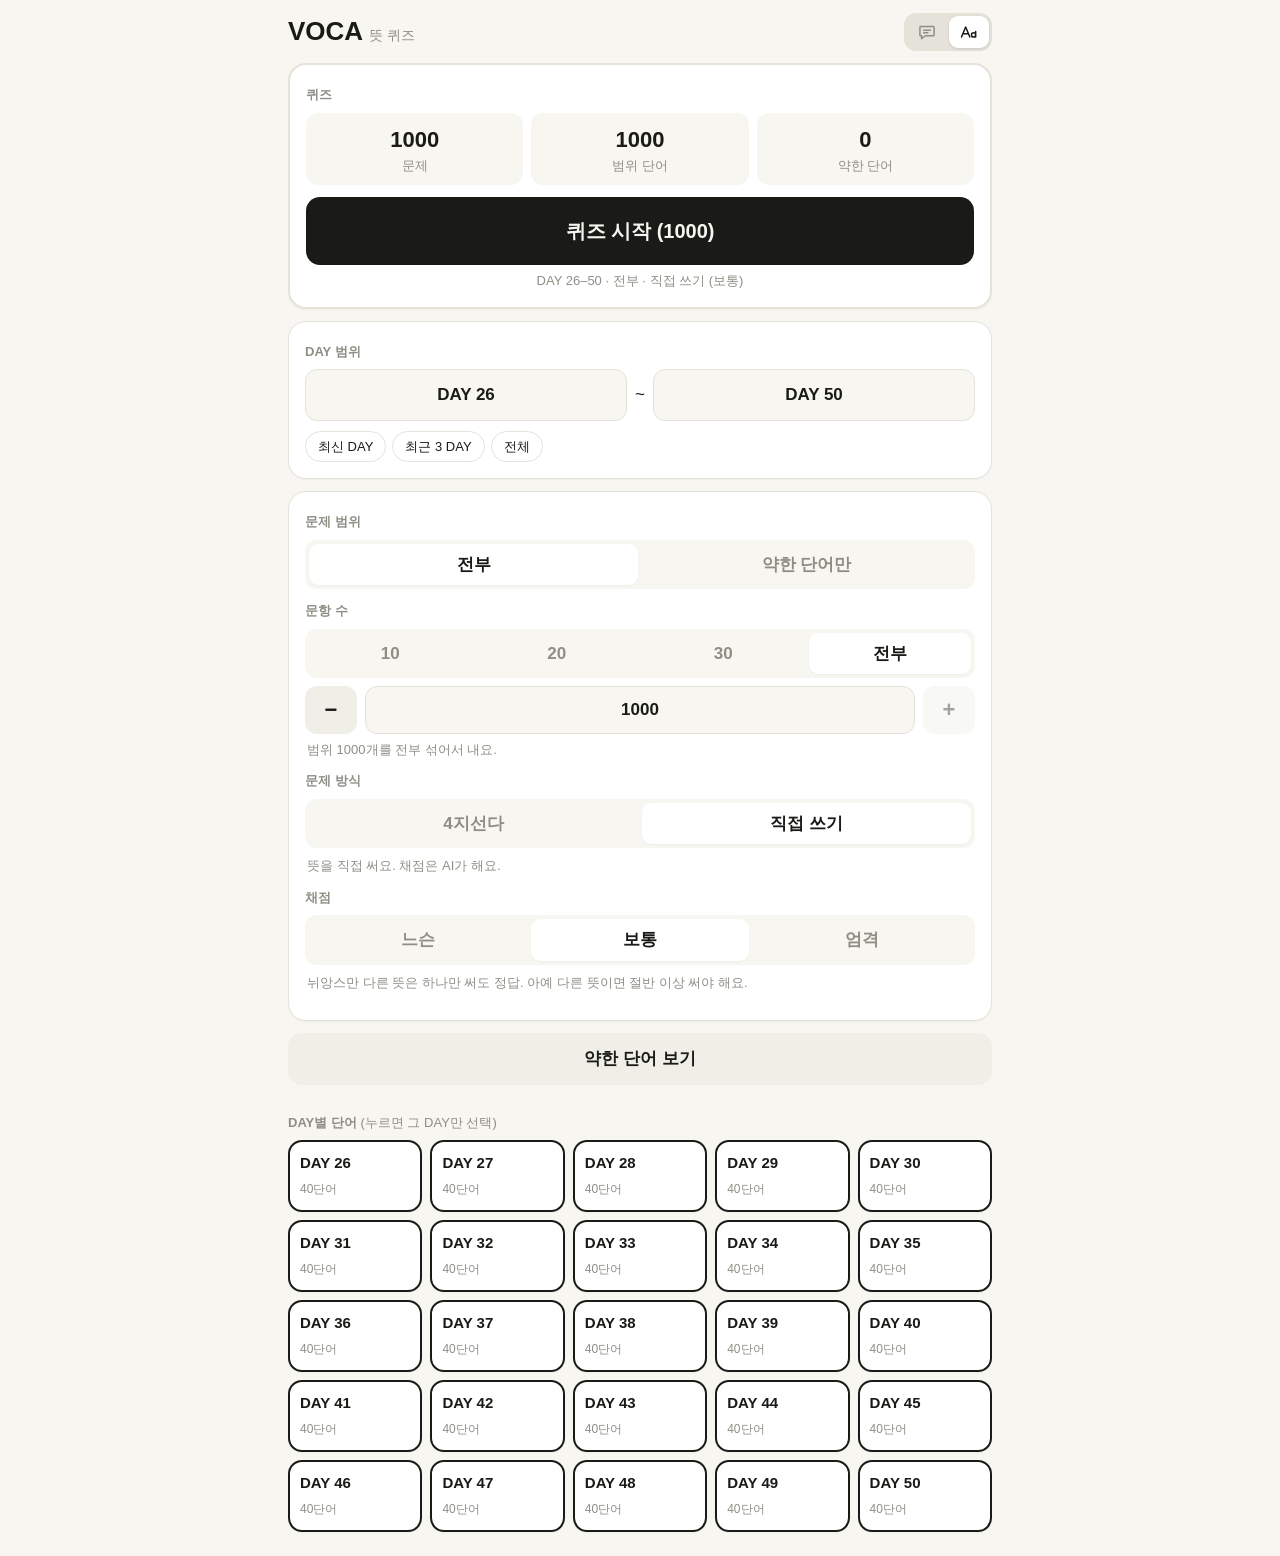
==== meaning.html @ b4c91ce9 "Use the original meaning-quiz colors in 단어 mode Keeps the new layout but brings back the old palette" ====
<!doctype html>
<html lang="ko">
<head>
<meta charset="utf-8">
<meta name="viewport" content="width=device-width, initial-scale=1, viewport-fit=cover">
<meta name="theme-color" content="#f7f6f1">
<meta name="apple-mobile-web-app-capable" content="yes">
<meta name="mobile-web-app-capable" content="yes">
<meta name="apple-mobile-web-app-title" content="VOCA 뜻">
<title>VOCA 뜻 퀴즈</title>
<style>
/* 모양은 VOCA 빈칸 암기(style.css)와 같고, 색은 예전 뜻 퀴즈 색 (종이색 바탕 · 먹색 버튼) */
:root{
  --bg:#f7f6f1; --card:#fff; --text:#1a1a17; --muted:#8f8e85; --line:#e4e2d9;
  --primary:#1a1a17; --primary-soft:#efeee7; --on-primary:#f7f6f1;
  --ok:#166f4a; --ok-soft:#e2f1e9; --bad:#a8352d; --bad-soft:#fbe6e3;
  --warn:#8d6009; --warn-soft:#faefd4;
  --shadow:0 1px 2px rgba(26,26,23,.04);
}
@media (prefers-color-scheme:dark){
  :root{
    --bg:#17171a; --card:#1f1f23; --text:#f0efe9; --muted:#87857c; --line:#33333a;
    --primary:#f0efe9; --primary-soft:#2a2a30; --on-primary:#17171a;
    --ok:#63c99b; --ok-soft:#14281f; --bad:#f08c82; --bad-soft:#2e1815;
    --warn:#e0b45c; --warn-soft:#2b2312; --shadow:none;
  }
}
*{box-sizing:border-box;-webkit-tap-highlight-color:transparent}
html,body{margin:0;background:var(--bg);color:var(--text)}
body{font-family:-apple-system,BlinkMacSystemFont,"Apple SD Gothic Neo","Pretendard","Noto Sans KR","Malgun Gothic",sans-serif;
  font-size:16px;line-height:1.5;touch-action:manipulation;-webkit-text-size-adjust:100%}
button,select,input{font:inherit;color:inherit}
button{cursor:pointer}
[hidden]{display:none!important}

.screen{display:none;max-width:560px;margin:0 auto;min-height:100dvh;
  padding:calc(env(safe-area-inset-top) + 12px) 16px calc(env(safe-area-inset-bottom) + 24px)}
.screen.active{display:block}

.top{display:flex;align-items:center;justify-content:space-between;gap:8px;margin-bottom:12px}
.top h1{font-size:22px;margin:0}
.top h1 .sub{font-size:14px;color:var(--muted);font-weight:500}
.icon-btn{border:0;background:transparent;font-size:22px;width:40px;height:40px;border-radius:12px}
.icon-btn:active{background:var(--primary-soft)}

.card{background:var(--card);border-radius:18px;padding:16px;margin-bottom:12px;box-shadow:var(--shadow)}
.card.center{text-align:center}
/* 예전 뜻 퀴즈처럼 카드에 얇은 테두리 */
.card,.sent,.item,.choice{border:1px solid var(--line)}
.choice{border-width:2px}
.fb-pane .sent,.fb-card{border:0}
.label{font-size:13px;font-weight:700;color:var(--muted);margin:4px 0 8px}
.label.mt{margin-top:20px}
.muted{color:var(--muted);font-size:13px;font-weight:400}
.row{display:flex;gap:8px;align-items:center}
.row.two>*{flex:1}

.range{display:flex;align-items:center;gap:8px}
.range select{flex:1;padding:12px;border-radius:12px;border:1px solid var(--line);
  background:var(--bg);font-size:17px;font-weight:700;appearance:none;-webkit-appearance:none;text-align:center;text-align-last:center}
.chips{display:flex;gap:6px;margin-top:10px;flex-wrap:wrap}
.chip{border:1px solid var(--line);background:transparent;border-radius:999px;padding:5px 12px;font-size:13px}
.chip:active{background:var(--primary-soft)}
.stats{display:flex;justify-content:space-between;margin:14px 0 2px;font-size:13px;color:var(--muted)}
.stats b{display:block;font-size:18px;color:var(--text)}
.stats>div{text-align:center;flex:1}

.bar{height:8px;background:var(--line);border-radius:99px;overflow:hidden}
.bar.grow{flex:1}
.bar-fill{height:100%;width:0;background:var(--primary);border-radius:99px;transition:width .3s}

.seg{display:flex;background:var(--bg);border-radius:12px;padding:4px;gap:4px;margin-bottom:12px}
.seg button{flex:1;border:0;background:transparent;padding:8px 4px;border-radius:9px;font-weight:600;color:var(--muted)}
.seg button.on{background:var(--card);color:var(--primary);box-shadow:var(--shadow)}
.seg+.muted{margin:-4px 2px 12px}

.btn{border:0;border-radius:14px;padding:13px 16px;font-weight:700;width:100%;margin-bottom:8px}
.btn.big{padding:17px;font-size:18px}
.btn.small{padding:9px 14px;font-size:14px;width:auto}
.btn.primary{background:var(--primary);color:var(--on-primary)}
.btn.secondary{background:var(--primary-soft);color:var(--primary)}
.btn.ghost{background:transparent;color:var(--muted)}
.btn:active{transform:scale(.98)}
.btn:disabled{opacity:.45}
.pill{background:var(--primary);color:var(--on-primary);font-size:12px;border-radius:99px;padding:0 7px;margin-left:4px}
.pill:empty{display:none}

.days{display:grid;grid-template-columns:repeat(auto-fill,minmax(96px,1fr));gap:8px}
.day{background:var(--card);border:2px solid var(--line);border-radius:14px;padding:10px;text-align:left;box-shadow:var(--shadow)}
.day.sel{border-color:var(--primary)}
.day b{display:block;font-size:15px}
.day .muted{font-size:12px}
.day .weak{color:var(--bad)}

.resume{display:flex;justify-content:space-between;align-items:center;gap:8px;border:2px solid var(--line)}
.resume .btn{margin:0}

/* 퀴즈 시작 카드 (빈칸 암기의 '오늘의 학습'과 같은 모양) */
.today{border:2px solid var(--line)}
.plan{display:flex;gap:8px;margin:6px 0 12px}
.plan>div{flex:1;background:var(--bg);border-radius:12px;padding:10px 8px;text-align:center;font-size:13px;color:var(--muted)}
.plan b{display:block;font-size:22px;color:var(--text)}
.today .btn{margin-bottom:6px}
#start-note{text-align:center}

/* 문항 수 직접 정하기 */
.qstep{display:flex;gap:8px;margin:-4px 0 4px}
.qstep button{flex:0 0 52px;border:0;border-radius:12px;background:var(--primary-soft);color:var(--primary);font-size:22px;font-weight:700;padding:6px 0}
.qstep button:disabled{opacity:.4}
.qstep input{flex:1;min-width:0;padding:10px 12px;border-radius:12px;border:1px solid var(--line);background:var(--bg);
  font-size:17px;font-weight:700;text-align:center;-webkit-appearance:none;-moz-appearance:textfield;appearance:textfield}
.qstep input::-webkit-inner-spin-button,.qstep input::-webkit-outer-spin-button{-webkit-appearance:none;margin:0}
.qstep input:focus{outline:none;border-color:var(--primary)}
#qn-desc{margin:6px 2px 12px}

/* 퀴즈 */
.quiz-top{display:flex;align-items:center;gap:10px;margin-bottom:16px}
.count{font-size:13px;color:var(--muted);min-width:44px;text-align:right}
.q-meta{display:flex;gap:6px;margin-bottom:10px;flex-wrap:wrap}
.tag{font-size:12px;font-weight:700;color:var(--primary);background:var(--primary-soft);border-radius:8px;padding:2px 8px}
.tag.plain{color:var(--muted);background:var(--card);box-shadow:var(--shadow)}
.q-prompt{font-size:14px;color:var(--muted);margin-bottom:12px}
.q-prompt.my-answer{color:var(--bad);font-weight:700}
.sent{background:var(--card);border-radius:18px;padding:16px 18px;margin-bottom:10px;box-shadow:var(--shadow)}
.sent .en{font-size:17px;line-height:1.7;word-break:keep-all;overflow-wrap:anywhere}
.sent .ko{font-size:15px;color:var(--muted);margin-top:6px}
.sent .num{font-size:11px;font-weight:800;color:var(--muted);letter-spacing:.05em}
.word-card{padding:26px 18px 24px;margin-bottom:14px;text-align:center}
.word-card .qw{font-size:34px;font-weight:800;letter-spacing:-.5px;line-height:1.2;word-break:break-word}
.word-card .pron{font-size:14px;color:var(--muted);margin-top:4px}
.word-card.answered{animation:card-in .45s ease-out}
@keyframes card-in{from{box-shadow:var(--shadow);background:var(--card)}}
.word-card.ok{box-shadow:0 0 0 3px var(--ok);background:var(--ok-soft)}
.word-card.half{box-shadow:0 0 0 3px var(--warn);background:var(--warn-soft)}
.word-card.bad{box-shadow:0 0 0 3px var(--bad);background:var(--bad-soft)}
.q-meaning{white-space:pre-line;background:var(--primary-soft);color:var(--text);border-radius:14px;padding:12px 14px;margin:6px 0 10px;font-weight:600}

.quiz-actions{padding-top:2px}
.choice{display:flex;align-items:center;gap:10px;width:100%;text-align:left;background:var(--card);
  border:2px solid var(--line);border-radius:14px;padding:13px 14px;margin-bottom:8px;
  font-size:16px;font-weight:600;line-height:1.45;box-shadow:var(--shadow)}
.choice .n{color:var(--muted);font-size:13px;width:16px;flex:none}
.choice.correct{border-color:var(--ok);background:var(--ok-soft);color:var(--ok)}
.choice.wrong{border-color:var(--bad);background:var(--bad-soft);color:var(--bad)}
.choice.dim{opacity:.5}
.choice:disabled{opacity:1}
.choice.dim:disabled{opacity:.5}
.type-input{width:100%;padding:15px 16px;font-size:19px;border-radius:14px;border:2px solid var(--line);
  background:var(--card);margin-bottom:8px;outline:none}
.type-input:focus{border-color:var(--primary)}
.type-input:disabled{opacity:.6}

/* 정답 시트 */
.sheet{position:fixed;left:0;right:0;bottom:0;display:flex;align-items:flex-end;z-index:10}
.sheet-inner{width:100%;max-width:560px;margin:0 auto;background:var(--card);border-radius:24px 24px 0 0;
  padding:10px 18px calc(env(safe-area-inset-bottom) + 16px);max-height:62dvh;
  display:flex;flex-direction:column;overflow:hidden;box-shadow:0 -10px 30px rgba(0,0,0,.12);
  animation:up .5s cubic-bezier(.22,1,.36,1)}
@keyframes up{from{transform:translateY(100%)}}
.sheet-inner>*{flex:none}
.sheet-inner>.fb-pane{flex:1 1 auto;min-height:0;overflow-y:auto;-webkit-overflow-scrolling:touch}
.grab{width:44px;height:5px;border-radius:9px;background:var(--line);margin:0 auto 12px}
.fb-word{display:flex;justify-content:space-between;align-items:center;gap:8px}
.fb-word .w{font-size:30px;font-weight:800;line-height:1.2;word-break:break-word}
.grade{display:flex;align-items:flex-start;gap:8px;margin-top:8px;font-size:15px}
.grade .msg{flex:1;min-width:0}
.by{flex:none;font-size:11px;font-weight:700;color:var(--muted);background:var(--bg);border-radius:8px;padding:2px 8px;margin-top:2px}
.by.key{color:var(--warn);background:var(--warn-soft)}
.why{font-size:13px;color:var(--muted);margin-top:6px}
.why .btn{display:block;margin:8px 0 0}
.fb-tabs{display:flex;gap:22px;border-bottom:1px solid var(--line);margin:12px 0 14px}
.fb-tabs button{border:0;background:none;padding:8px 2px;font-size:16px;font-weight:700;color:var(--muted);
  border-bottom:3px solid transparent;margin-bottom:-1px}
.fb-tabs button.on{color:var(--text);border-bottom-color:var(--text)}
.fb-card{background:var(--bg);border-radius:14px;padding:14px 16px;margin-bottom:10px}
.fb-card .fb-meaning{font-size:18px;font-weight:700;margin:6px 0 4px;white-space:pre-line}
.fb-tags{display:flex;gap:6px;justify-content:flex-end}
.fb-pane .sent{background:var(--bg);box-shadow:none}
.extras{font-size:14px}
.extras div{margin-bottom:4px}
.extras div:last-child{margin-bottom:0}
.extras b{color:var(--muted);font-weight:600;margin-right:6px}
.fb-actions{display:flex;gap:10px;margin:6px 0 4px}
.fb-actions .btn{flex:1;margin:0}
.speak-btn{flex:none;width:64px;border:0;border-radius:14px;background:var(--primary-soft);font-size:24px}
.speak-btn:active{transform:scale(.95)}
.tag.fb-head{font-size:13px;padding:3px 10px;animation:tag-in .35s ease-out}
@keyframes tag-in{from{opacity:0;transform:translateY(4px)}}
.tag.fb-head.ok{color:var(--bg);background:var(--ok)}
.tag.fb-head.half{color:var(--bg);background:var(--warn)}
.tag.fb-head.bad{color:var(--bg);background:var(--bad)}
/* 시트가 문제를 가리지 않게 아래 여백 */
#quiz.sheet-open{padding-bottom:64dvh}

/* 결과 / 약한 단어 */
.score{font-size:44px;font-weight:900;color:var(--primary)}
.res-tally{display:flex;justify-content:center;gap:14px;margin-top:8px;font-size:14px;font-weight:700}
.list{margin-bottom:90px}
.item{background:var(--card);border-radius:14px;padding:12px 14px;margin-bottom:8px;box-shadow:var(--shadow)}
.item-head{display:flex;align-items:center;gap:10px}
.item-main{flex:1;min-width:0}
.item .w{font-weight:800;font-size:17px;word-break:break-word}
.item .m{font-size:14px;color:var(--muted)}
.item .x{border:0;background:transparent;color:var(--muted);font-size:20px;width:36px;height:36px;border-radius:10px;flex:none}
.item .x:active{background:var(--primary-soft)}
.badge{font-size:12px;font-weight:700;border-radius:8px;padding:2px 8px;flex:none}
.badge.bad{color:var(--bad);background:var(--bad-soft)}
.badge.half{color:var(--warn);background:var(--warn-soft)}
.empty{text-align:center;color:var(--muted);padding:40px 12px}
.sticky-bottom{position:fixed;left:0;right:0;bottom:0;max-width:560px;margin:0 auto;
  padding:12px 16px calc(env(safe-area-inset-bottom) + 12px);background:linear-gradient(to top,var(--bg) 80%,transparent)}
.sticky-bottom .btn{margin:0}

.status{text-align:center;color:var(--muted);padding:40px 12px;white-space:pre-line}
.mark{color:var(--primary);font-weight:800}
/* 예문 ↔ 단어 모드 전환 (index.html과 같은 모양) */
.head-right{display:flex;align-items:center;gap:6px}
.mode-switch{display:flex;gap:2px;padding:3px;background:var(--line);border-radius:12px;flex:none}
.mode-switch a{display:flex;align-items:center;justify-content:center;width:40px;height:32px;border-radius:9px;color:var(--muted)}
.mode-switch a.on{background:var(--card);color:var(--text);box-shadow:0 1px 3px rgba(0,0,0,.12)}
.mode-switch a:not(.on):active{background:var(--primary-soft)}
.mode-switch svg{width:20px;height:20px}
@media (prefers-color-scheme:dark){.mode-switch a.on{background:#3a3a42}}
.toast{position:fixed;left:50%;bottom:calc(env(safe-area-inset-bottom) + 90px);transform:translateX(-50%);
  background:var(--text);color:var(--bg);padding:10px 16px;border-radius:12px;font-size:14px;z-index:30;max-width:90vw;text-align:center}

/* 아이패드 등 큰 화면 */
@media (min-width:700px){
  body{font-size:17px}
  .screen{max-width:760px;padding-left:28px;padding-right:28px}
  .sticky-bottom,.sheet-inner{max-width:760px}
  .top h1{font-size:26px}
  .word-card .qw{font-size:44px}
  .q-prompt{font-size:16px}
  .choice{font-size:19px;padding:16px 18px}
  .btn.big{font-size:20px;padding:19px}
  .fb-word .w{font-size:36px}
  .fb-card .fb-meaning{font-size:20px}
  .sent .en{font-size:20px}
  .days{grid-template-columns:repeat(auto-fill,minmax(120px,1fr))}
}
@media (prefers-reduced-motion:reduce){
  .sheet-inner,.word-card.answered,.tag.fb-head{animation:none!important}
}
</style>
</head>
<body>

<!-- 홈 -->
<section id="home" class="screen active">
  <header class="top">
    <h1>VOCA <span class="sub">뜻 퀴즈</span></h1>
    <span class="head-right"><nav class="mode-switch" aria-label="학습 모드"><a href="./" aria-label="예문 (빈칸 암기)" title="예문"><svg viewBox="0 0 24 24" fill="none" stroke="currentColor" stroke-width="1.8" stroke-linecap="round" stroke-linejoin="round" aria-hidden="true"><path d="M4.5 5.5h15a1 1 0 0 1 1 1v9a1 1 0 0 1-1 1H10l-4.5 3.5v-3.5h-1a1 1 0 0 1-1-1v-9a1 1 0 0 1 1-1z"/><path d="M8 10h8M8 13h5"/></svg></a><a href="meaning.html" class="on" aria-current="page" aria-label="단어 (뜻 퀴즈)" title="단어"><svg viewBox="0 0 24 24" fill="none" stroke="currentColor" stroke-width="1.8" stroke-linecap="round" stroke-linejoin="round" aria-hidden="true"><path d="M3 18 8 6l5 12M4.8 14h6.4"/><path d="M20 11.5V18M20 15.5a2.5 2.5 0 1 1-5 0 2.5 2.5 0 0 1 5 0z"/></svg></a></nav></span>
  </header>

  <div id="load-status" class="status">단어를 불러오는 중…</div>

  <div id="home-body" hidden>
  <div id="resume-card" class="card resume" hidden>
    <div>
      <b>풀던 퀴즈</b>
      <div class="muted" id="resume-info"></div>
    </div>
    <div class="row">
      <button class="btn ghost small" id="btn-resume-drop">버리기</button>
      <button class="btn primary small" id="btn-resume">이어하기</button>
    </div>
  </div>

  <div class="card today">
    <div class="label">퀴즈</div>
    <div class="plan">
      <div><b id="p-q">0</b>문제</div>
      <div><b id="p-all">0</b>범위 단어</div>
      <div><b id="p-weak">0</b>약한 단어</div>
    </div>
    <button class="btn primary big" id="btn-start">퀴즈 시작</button>
    <div class="muted" id="start-note"></div>
  </div>

  <div class="card">
    <div class="label">DAY 범위</div>
    <div class="range">
      <select id="day-from" aria-label="시작 DAY"></select>
      <span>~</span>
      <select id="day-to" aria-label="끝 DAY"></select>
    </div>
    <div class="chips" id="range-chips">
      <button class="chip" data-range="last">최신 DAY</button>
      <button class="chip" data-range="last3">최근 3 DAY</button>
      <button class="chip" data-range="all">전체</button>
    </div>
  </div>

  <div class="card">
    <div class="label">문제 범위</div>
    <div class="seg" id="seg-scope">
      <button data-v="all">전부</button>
      <button data-v="weak">약한 단어만</button>
    </div>
    <div class="label">문항 수</div>
    <div class="seg" id="seg-qn">
      <button data-v="10">10</button>
      <button data-v="20">20</button>
      <button data-v="30">30</button>
      <button data-v="0">전부</button>
    </div>
    <div class="qstep">
      <button id="qminus" aria-label="줄이기">−</button>
      <input id="qnum" type="number" inputmode="numeric" pattern="[0-9]*" min="1" enterkeyhint="done" aria-label="문항 수">
      <button id="qplus" aria-label="늘리기">+</button>
    </div>
    <div class="muted" id="qn-desc"></div>
    <div class="label">문제 방식</div>
    <div class="seg" id="seg-kind">
      <button data-v="pick">4지선다</button>
      <button data-v="write">직접 쓰기</button>
    </div>
    <div class="muted" id="kind-desc"></div>
    <div id="mode-wrap">
      <div class="label">채점</div>
      <div class="seg" id="seg-mode">
        <button data-v="easy">느슨</button>
        <button data-v="mid">보통</button>
        <button data-v="hard">엄격</button>
      </div>
      <div class="muted" id="mode-desc"></div>
    </div>
  </div>

  <button class="btn secondary" id="btn-weak">약한 단어 보기 <span id="weak-count" class="pill"></span></button>

  <div class="label mt">DAY별 단어 <span class="muted">(누르면 그 DAY만 선택)</span></div>
  <div class="days" id="day-grid"></div>
  </div>
</section>

<!-- 퀴즈 -->
<section id="quiz" class="screen">
  <header class="quiz-top">
    <button class="icon-btn" id="btn-quit" aria-label="그만하기">✕</button>
    <div class="bar grow"><div class="bar-fill" id="quiz-bar"></div></div>
    <span class="count" id="quiz-count"></span>
  </header>
  <div class="q-meta">
    <span class="tag" id="q-day"></span>
    <span class="tag plain" id="q-mode"></span>
    <span class="tag fb-head" id="fb-head" hidden></span>
  </div>
  <div class="q-prompt" id="q-prompt"></div>
  <div class="sent word-card" id="q-card">
    <div class="qw" id="q-word"></div>
    <div class="pron" id="q-pron"></div>
  </div>
  <div class="q-meaning" id="q-hint" hidden></div>
  <div class="quiz-actions" id="q-actions"></div>

  <div class="sheet" id="feedback" hidden>
    <div class="sheet-inner">
      <div class="grab"></div>
      <div class="fb-word"><div class="w" id="fb-word"></div></div>
      <div id="fb-grade"></div>
      <div class="fb-tabs" id="fb-tabs">
        <button data-t="mean" class="on">뜻</button>
        <button data-t="ex">예문</button>
      </div>
      <div class="fb-pane" id="fb-mean"></div>
      <div class="fb-pane" id="fb-ex" hidden></div>
      <div class="fb-actions">
        <button class="speak-btn" id="fb-speak" aria-label="단어 발음 듣기">🔊</button>
        <button class="btn primary big" id="btn-next">▶ 계속하기</button>
      </div>
    </div>
  </div>
</section>

<!-- 결과 -->
<section id="result" class="screen">
  <header class="top"><h1>퀴즈 완료 🎉</h1></header>
  <div class="card center">
    <div class="score" id="res-score"></div>
    <div class="muted" id="res-detail"></div>
    <div class="res-tally" id="res-tally"></div>
  </div>
  <div class="label">다시 볼 단어 <span class="muted">(틀렸거나 부분 정답)</span></div>
  <div id="res-wrong" class="list"></div>
  <div class="row two sticky-bottom">
    <button class="btn secondary" id="btn-res-home">홈으로</button>
    <button class="btn secondary" id="btn-res-wrong">틀린 것만</button>
    <button class="btn primary" id="btn-res-again">한 번 더</button>
  </div>
</section>

<!-- 약한 단어 -->
<section id="weak" class="screen">
  <header class="top">
    <button class="icon-btn" id="btn-weak-back" aria-label="뒤로">←</button>
    <h1>약한 단어</h1>
    <span class="muted" id="weak-total" style="min-width:40px;text-align:right"></span>
  </header>
  <p class="muted" style="margin:0 2px 12px">틀린 단어가 여기 쌓이고, 두 번 연속 맞히면 빠져요.</p>
  <div id="weak-list" class="list"></div>
  <div class="sticky-bottom" id="weak-bottom">
    <button class="btn primary" id="btn-weak-quiz">약한 단어 퀴즈</button>
  </div>
</section>

<div id="toast" class="toast" hidden></div>

<script nomodule>document.getElementById('load-status').textContent='이 브라우저는 너무 오래돼서 열 수 없어요. 최신 Chrome이나 Safari로 열어보세요.';</script>
<script type="module">
import { rowsToWords, makeBlanks } from './js/core.js';
import { loadCSVTexts } from './js/files.js';

const MODE={
  easy:{name:'느슨',desc:'비슷하면 맞게 쳐요. 여러 뜻 중 하나만 써도 정답.',
        rule:'매우 관대하게 채점한다. 의미가 통하기만 하면 2점. 뜻이 여러 갈래여도 하나만 제대로 쓰면 2점. 비슷한 느낌의 다른 표현도 전부 2점. 1점은 거의 주지 마라. 0점은 완전히 딴 단어 뜻을 썼을 때만.'},
  mid:{name:'보통',desc:'뉘앙스만 다른 뜻은 하나만 써도 정답. 아예 다른 뜻이면 절반 이상 써야 해요.',
       rule:'표준으로 채점한다. 먼저 정답의 뜻 갈래들이 서로 얼마나 먼지 본다. 갈래들이 같은 핵심 의미의 뉘앙스 차이 수준이면(예: 사나운 / 격렬한, 명확한 / 확고한) 그중 하나만 제대로 써도 2점이다. 갈래들이 서로 정말 다른 개념이거나 품사가 다르면(예: 보험료 / 고급의, 유죄를 선고하다 / 죄수) 그런 갈래를 절반 이상 써야 2점, 하나만 썼으면 1점. 방향이 어긋나면 0점.'},
  hard:{name:'엄격',desc:'나와 있는 뜻을 전부 써야 정답.',
        rule:'엄격하게 채점한다. 정답에 나열된 뜻을 전부 써야 2점. 하나라도 빠지면 1점. 방향이 어긋나면 0점. 다만 오타와 어미 차이는 여전히 무시한다.'}
};
const KIND={pick:'보기 4개 중에서 골라요. 타이핑이 없어서 걸어다니면서 풀기 좋아요.',
            write:'뜻을 직접 써요. 채점은 AI가 해요.'};

const $=id=>document.getElementById(id);
const esc=s=>String(s).replace(/&/g,'&amp;').replace(/</g,'&lt;').replace(/>/g,'&gt;').replace(/"/g,'&quot;');

/* ===== 단어 데이터: 예문 모드(index.html)와 같은 CSV를 읽는다 =====
   한 줄: [DAY, 단어, 발음, 뜻, 힌트(유의어), 참고 [[머리글, 내용]…], 예문 [{en, ko, blank, word}…]] */
async function loadData(){
  const {texts}=await loadCSVTexts();
  return rowsToWords(texts).filter(w=>w.meaning).map(w=>{
    const ex=w.extras.map(([h,v])=>[String(h).replace(/\s/g,''),v]);
    const syn=ex.find(([h])=>h==='유의어');
    const ref=(w.pos?[['품사',w.pos]]:[]).concat(ex);
    const sents=[[w.ex1,w.ex1ko],[w.ex2,w.ex2ko]].filter(([en])=>en)
      .map(([en,ko])=>({en,ko,blank:w.blank,word:w.word}));
    return [w.day,w.word,w.pron,w.meaning,syn?'유의어 '+syn[1]:'',ref,sents];
  });
}
let DATA=[];
try{DATA=await loadData()}catch(e){}
if(!DATA.length){
  $('load-status').textContent='단어를 불러오지 못했어요.\n인터넷 연결을 확인하고 다시 열어 주세요.';
  throw new Error('단어 데이터 없음');
}
$('load-status').hidden=true;$('home-body').hidden=false;
let pool=[],SRC=[],i=0,ok=0,half=0,no=0,missed=[],busy=false,mode='mid',scope='all',state='ask';
let kind='write';   // write = 직접 쓰기, pick = 4지선다
let opts=[];        // 이번 문제의 보기 [뜻, ...]
let qn=0;           // 문항 수. 0 = 전부. 범위보다 크면 범위 개수로 잘린다(설정값은 유지)

/* ===== 저장소 =====
   클로드 아티팩트 안에서는 아티팩트 저장소, 웹에서는 localStorage, 둘 다 안 되면 메모리.
   어느 경우에도 예외로 죽지 않는다. */
const STORE=(()=>{
  const mem={};
  const art=(typeof window!=='undefined'&&window.storage&&window.storage.get)?window.storage:null;
  let ls=null;
  if(!art){try{ls=window.localStorage;ls.setItem('voca-meaning.t','1');ls.removeItem('voca-meaning.t')}catch(e){ls=null}}
  const LK=k=>'voca-meaning.'+k;
  return {
    async get(k){
      if(art){try{const r=await art.get(k);return r&&r.value?JSON.parse(r.value):null}catch(e){}}
      if(ls){try{const v=ls.getItem(LK(k));if(v!=null)return JSON.parse(v)}catch(e){}}
      return k in mem?mem[k]:null;
    },
    async set(k,v){
      mem[k]=v;
      if(art){try{await art.set(k,JSON.stringify(v));return}catch(e){}}
      if(ls){try{ls.setItem(LK(k),JSON.stringify(v))}catch(e){}}
    },
    async del(k){
      delete mem[k];
      if(art){try{await art.delete(k);return}catch(e){}}
      if(ls){try{ls.removeItem(LK(k))}catch(e){}}
    }
  };
})();
const K_WEAK='voca:weak', K_SESS='voca:session';

/* 누적 오답: {단어: 연속정답수}. 틀리면 0으로 등록, 두 번 연속 맞히면 목록에서 빠진다. */
let weak={},sess=null;
function saveWeak(){STORE.set(K_WEAK,weak)}
function updWeak(w,score){
  if(score===2){ if(w in weak){ weak[w]++; if(weak[w]>=2) delete weak[w]; } }
  else weak[w]=0;
  saveWeak();
}

/* 세션: 다음에 풀 문제 번호까지 저장한다. 다 풀면 지운다. */
function saveSess(){
  const next=(state==='done')?i+1:i;
  if(!pool.length||next>=pool.length){STORE.del(K_SESS);return}
  STORE.set(K_SESS,{days:selDays(),mode,scope,kind,i:next,ok,half,no,
    words:pool.map(p=>p[1]),missed:missed.map(m=>m[1]),ts:Date.now()});
}
function dayLabel(ds){
  ds=[...ds].sort((a,b)=>a-b);
  const runs=[];
  ds.forEach(d=>{const r=runs[runs.length-1];if(r&&d===r[1]+1)r[1]=d;else runs.push([d,d])});
  return 'DAY '+runs.map(r=>r[0]===r[1]?r[0]:r[0]+'–'+r[1]).join(', ');
}
function showResume(){
  const r=$('resume-card');
  if(!sess||!Array.isArray(sess.words)||!sess.words.length||!MODE[sess.mode]||!Array.isArray(sess.days)){
    sess=null;r.hidden=true;return}
  $('resume-info').textContent=dayLabel(sess.days)+' · '+(sess.kind==='pick'?'4지선다':'직접 쓰기')+
    ' · '+sess.i+'/'+sess.words.length;
  r.hidden=false;
}

function toast(t){const el=$('toast');el.textContent=t;el.hidden=false;
  clearTimeout(el._t);el._t=setTimeout(()=>el.hidden=true,2200)}

function go(id){
  document.querySelectorAll('.screen').forEach(s=>s.classList.toggle('active',s.id===id));
  window.scrollTo(0,0);
}

/* ===== 채점: AI =====
   문제마다 새로 시도한다.
   - 요청마다 시간 제한, 한 문제에 쓰는 총 시간도 제한
   - 429(요청 과다)·5xx·네트워크 오류는 잠깐 쉬고 재시도
   - 3문제 연속 실패하면 1분만 간이 채점으로 돌리고, 그 뒤 다시 AI를 시도 */
const MODELS=["claude-sonnet-4-6","claude-sonnet-5","claude-haiku-4-5-20251001"];
let AI_TIMEOUT=12000, AI_BUDGET=20000, AI_PAUSE=60000;
let goodModel=null, failStreak=0, pauseUntil=0;
const wait=ms=>new Promise(s=>setTimeout(s,ms));
async function callOnce(mdl,prompt,ms){
  const ac=(typeof AbortController!=='undefined')?new AbortController():null;
  const tm=ac?setTimeout(()=>ac.abort(),ms):0;
  try{
    const r=await fetch("https://api.anthropic.com/v1/messages",{method:"POST",
      headers:{"Content-Type":"application/json"},
      body:JSON.stringify({model:mdl,max_tokens:1000,messages:[{role:"user",content:prompt}]}),
      signal:ac?ac.signal:undefined});
    const raw=await r.text();
    if(!r.ok){const x=new Error('HTTP '+r.status);x.status=r.status;throw x}
    const d=JSON.parse(raw);
    const t=(d.content||[]).map(c=>c.text||"").join("").replace(/```json|```/g,"").trim();
    const a=t.indexOf('{'),b=t.lastIndexOf('}');
    if(a<0||b<a)throw new Error('응답 형식 오류');
    return JSON.parse(t.slice(a,b+1));
  }catch(err){
    if(err&&err.name==='AbortError'){const x=new Error('응답 시간 초과');x.status=0;throw x}
    throw err;
  }finally{if(tm)clearTimeout(tm)}
}
async function askAI(prompt){
  const t0=Date.now();
  const list=goodModel?[goodModel].concat(MODELS.filter(m=>m!==goodModel)):MODELS;
  let last='';
  for(const mdl of list){
    for(let n=0;n<2;n++){
      const left=AI_BUDGET-(Date.now()-t0);
      if(left<800)throw new Error(last||'응답 시간 초과');
      try{
        const p=await callOnce(mdl,prompt,Math.min(AI_TIMEOUT,left));
        goodModel=mdl;return p;
      }catch(err){
        last=String(err&&err.message||err);
        const st=err&&err.status;
        if(st===401||st===403)throw new Error(last);                        // 권한 문제 — 모델 바꿔도 같다
        if(st===400||st===404){if(goodModel===mdl)goodModel=null;break}      // 이 모델은 안 됨 → 다음 모델
        if(n===0)await wait(st===429?1500:600);
      }
    }
  }
  throw new Error(last||'오류');
}
async function aiGrade(v,q){
  const prompt=
    "영단어 뜻 채점기. '이 학생이 단어 뜻을 아는가'만 본다. 표기는 절대 따지지 마라.\n\n"+
    "무조건 무시할 것: 한글 오타·오탈자·자모 깨짐, 띄어쓰기, 조사, 어미 차이(준수하다/준수/지킨다 동일), 축약형, 명사형, 반말체, 순서, 번호, 품사 표시, 동의어 치환(부유한→돈 많은, 결점→흠).\n"+
    "품사는 절대 요구하지 마라. 뜻만 맞으면 된다.\n\n"+
    "채점 기준: "+MODE[mode].rule+"\n\n"+
    "단어: "+q[1]+"\n정답: "+q[3]+"\n학생 답: "+v+"\n\n"+
    'JSON만 출력. 설명·백틱 금지.\n{"score": 2|1|0, "msg": "한 줄 피드백(해요체)"}';
  const p=await askAI(prompt);
  const sc=Number(p&&p.score);
  if(!(sc===0||sc===1||sc===2))throw new Error('점수 형식 오류');
  return [sc,String(p.msg||'')];
}

/* ===== 채점: 간이 ===== */
function normKo(s){
  let t=String(s).toLowerCase();
  for(let k=0;k<4;k++){t=t.replace(/\([^()]*\)/g,'').replace(/\[[^\[\]]*\]/g,'')}
  t=t.replace(/[()\[\]{}]/g,'')
     .replace(/~\s*[을를이가에의로와과]?/g,'')
     .replace(/\d+\./g,'')
     .replace(/[\s·:;,.\-—_'"“”‘’!?]/g,'');
  const cut=t.replace(/(하다|되다|시키다|스럽다|롭다|하는|되는|한|함|된|임|이다|다)$/,'');
  return cut.length>=2?cut:t;
}
function lev(a,b){
  const m=a.length,n=b.length;
  if(!m)return n; if(!n)return m;
  let prev=Array.from({length:n+1},(_,j)=>j),cur=new Array(n+1);
  for(let i2=1;i2<=m;i2++){
    cur[0]=i2;
    for(let j=1;j<=n;j++)cur[j]=Math.min(prev[j]+1,cur[j-1]+1,prev[j-1]+(a[i2-1]===b[j-1]?0:1));
    [prev,cur]=[cur,prev];
  }
  return prev[n];
}
function near(a,b){
  if(!a||!b)return false;
  if(a===b)return true;
  if(a.length<2||b.length<2)return false;
  if(b.includes(a)||a.includes(b))return true;
  const tol=Math.max(1,Math.floor(Math.max(a.length,b.length)*0.34));
  return lev(a,b)<=tol;
}
function senses(ans){
  const out=[];
  ans.split(/[\/;]/).forEach(block=>{
    block.split(/\s*\d+\.\s*/).map(s=>s.trim()).filter(Boolean).forEach(p=>{
      const alts=p.split(/[,、]/).map(normKo).filter(x=>x.length>=1);
      if(alts.length)out.push(alts);
    });
  });
  return out;
}
function groupCount(ans){
  return String(ans).split(/[\/;]/).map(s=>s.trim()).filter(Boolean).length;
}
function keyGrade(user,answer){
  const chunks=user.split(/[\s,;\/、]+/).map(normKo).filter(x=>x.length>=1);
  if(!chunks.length)return[0,'답을 못 읽었어요.'];
  const gs=senses(answer);
  if(!gs.length)return[1,'자동 채점이 안 되는 단어예요.'];
  let hit=0;
  gs.forEach(alts=>{if(alts.some(a=>chunks.some(c=>near(c,a))))hit++});
  const need=mode==='easy'?1
    :(mode==='hard'?gs.length
    :(groupCount(answer)<=1?1:Math.max(1,Math.ceil(gs.length*0.5))));
  if(hit===0)return[0,'핵심 뜻이 안 맞아요.'];
  if(hit>=need)return[2,'맞았어요.'];
  return[1,(gs.length-hit)+'개 뜻이 빠졌어요.'];
}

/* ===== 4지선다 보기 만들기 =====
   오답 보기는 같은 DAY 범위에서 뽑고, 정답과 뜻이 겹치는 것은 버린다. */
function clash(a,b){
  const A=senses(a),B=senses(b);
  return A.some(x=>B.some(y=>x.some(p=>y.some(q2=>near(p,q2)))));
}
function makeOpts(q,src){
  const cand=src.filter(r=>r[1]!==q[1]&&r[3]&&r[3]!==q[3]);
  for(let j=cand.length-1;j>0;j--){const k=Math.random()*(j+1)|0;[cand[j],cand[k]]=[cand[k],cand[j]]}
  const out=[];
  for(const c of cand){
    if(out.length>=3)break;
    if(out.some(o=>o===c[3]))continue;
    if(clash(q[3],c[3]))continue;
    if(out.some(o=>clash(o,c[3])))continue;
    out.push(c[3]);
  }
  for(const c of cand){                       // 후보가 모자라면 겹침 검사만 풀고 채운다
    if(out.length>=3)break;
    if(out.includes(c[3])||clash(q[3],c[3]))continue;
    out.push(c[3]);
  }
  const all=out.concat([q[3]]);
  for(let j=all.length-1;j>0;j--){const k=Math.random()*(j+1)|0;[all[j],all[k]]=[all[k],all[j]]}
  return all;
}

/* ===== 홈: DAY 범위 ===== */
const DAYS=[...new Set(DATA.map(r=>r[0]))].sort((a,b)=>a-b);
let dFrom=DAYS[0], dTo=DAYS[DAYS.length-1];
function selDays(){return DAYS.filter(d=>d>=dFrom&&d<=dTo)}
const dayOpts=DAYS.map(d=>'<option value="'+d+'">DAY '+d+'</option>').join('');
$('day-from').innerHTML=dayOpts;$('day-to').innerHTML=dayOpts;
$('day-from').onchange=()=>{dFrom=+$('day-from').value;if(dFrom>dTo)dTo=dFrom;count()};
$('day-to').onchange=()=>{dTo=+$('day-to').value;if(dTo<dFrom)dFrom=dTo;count()};
$('range-chips').querySelectorAll('.chip').forEach(c=>c.onclick=()=>{
  const n=DAYS.length;
  if(c.dataset.range==='last'){dFrom=dTo=DAYS[n-1]}
  else if(c.dataset.range==='last3'){dFrom=DAYS[Math.max(0,n-3)];dTo=DAYS[n-1]}
  else{dFrom=DAYS[0];dTo=DAYS[n-1]}
  count();
});
$('day-grid').onclick=e=>{
  const b=e.target.closest('.day');if(!b)return;
  dFrom=dTo=+b.dataset.d;count();
  window.scrollTo({top:0,behavior:'smooth'});
};

/* ===== 홈: 버튼 묶음 ===== */
function segOn(id,v){$(id).querySelectorAll('button').forEach(b=>b.classList.toggle('on',b.dataset.v===String(v)))}
function onSeg(id,cb){$(id).querySelectorAll('button').forEach(b=>b.onclick=()=>cb(b.dataset.v))}
onSeg('seg-scope',v=>{scope=v;count()});
onSeg('seg-qn',v=>{qn=+v;count()});
onSeg('seg-kind',v=>{kind=v;drawKind()});
onSeg('seg-mode',v=>{mode=v;drawKind()});
function drawKind(){
  segOn('seg-kind',kind);segOn('seg-mode',mode);
  $('kind-desc').textContent=KIND[kind];
  $('mode-desc').textContent=MODE[mode].desc;
  $('mode-wrap').hidden=kind==='pick';
  count();
}

/* ===== 문항 수 ===== */
function takeN(n){return qn>0?Math.min(qn,n):n}
function inScope(r,ds){
  if(!ds.includes(r[0]))return false;
  return scope==='weak'?(r[1] in weak):true;
}
function curN(){const ds=selDays();return DATA.filter(r=>inScope(r,ds)).length}
function setQn(v){
  const n=curN();
  v=Math.round(v);
  qn=(!n||!isFinite(v)||v<1)?qn:(v>=n?0:v);   // 범위 이상이면 '전부'로 본다
  count();
}
function drawQn(n,m){
  segOn('seg-qn',qn);
  if(document.activeElement!==$('qnum'))$('qnum').value=n?m:'';
  $('qnum').disabled=!n;
  $('qminus').disabled=!n||m<=1;
  $('qplus').disabled=!n||m>=n;
  $('qn-desc').textContent=!n?'고른 범위에 단어가 없어요.'
    :(m<n?n+'개 중 '+m+'개를 무작위로 뽑아요.':'범위 '+n+'개를 전부 섞어서 내요.');
}
/* ± 버튼: 5 단위로 맞춰 움직이고, 5개 이하에서는 1개씩 */
$('qminus').onclick=()=>{const m=takeN(curN());setQn(m>5?(m%5?m-m%5:m-5):m-1)};
$('qplus').onclick=()=>{const m=takeN(curN());setQn(m<5?m+1:m-m%5+5)};
$('qnum').addEventListener('change',()=>setQn(parseInt($('qnum').value,10)));
$('qnum').addEventListener('blur',()=>setQn(parseInt($('qnum').value,10)));
$('qnum').addEventListener('keydown',e=>{if(e.key==='Enter'){e.preventDefault();$('qnum').blur()}});

/* ===== 홈 그리기 ===== */
function count(){
  const ds=selDays();
  $('day-from').value=dFrom;$('day-to').value=dTo;
  segOn('seg-scope',scope);
  const inDays=DATA.filter(r=>ds.includes(r[0]));
  const allN=inDays.length;
  const wkN=inDays.filter(r=>r[1] in weak).length;
  const n=scope==='weak'?wkN:allN;
  const m=takeN(n);
  $('p-q').textContent=m;$('p-all').textContent=allN;$('p-weak').textContent=wkN;
  $('btn-start').textContent=n?('퀴즈 시작 ('+m+')'):(scope==='weak'?'약한 단어가 없어요':'단어가 없어요');
  $('btn-start').disabled=!n;
  $('start-note').textContent=dayLabel(ds)+' · '+(scope==='weak'?'약한 단어만':'전부')+' · '+
    (kind==='pick'?'4지선다':'직접 쓰기 ('+MODE[mode].name+')');
  drawQn(n,m);
  const total=Object.keys(weak).filter(w=>DATA.some(r=>r[1]===w)).length;
  $('weak-count').textContent=total||'';
  $('day-grid').innerHTML=DAYS.map(d=>{
    const rows=DATA.filter(r=>r[0]===d),w=rows.filter(r=>r[1] in weak).length;
    return '<button class="day'+(ds.includes(d)?' sel':'')+'" data-d="'+d+'"><b>DAY '+d+'</b>'+
      '<span class="muted">'+rows.length+'단어'+(w?' · <span class="weak">약한 '+w+'</span>':'')+'</span></button>';
  }).join('');
}

/* ===== 시작 / 이어하기 ===== */
function begin(){
  i=0;ok=0;half=0;no=0;missed=[];
  go('quiz');draw();
}
$('btn-start').onclick=()=>{
  const ds=selDays();
  SRC=DATA.filter(r=>ds.includes(r[0]));      // 오답 보기는 고른 DAY 안에서 뽑는다
  pool=DATA.filter(r=>inScope(r,ds));
  for(let j=pool.length-1;j>0;j--){const k=Math.random()*(j+1)|0;[pool[j],pool[k]]=[pool[k],pool[j]]}
  pool=pool.slice(0,takeN(pool.length));
  if(!pool.length)return;
  sess=null;$('resume-card').hidden=true;
  begin();
};
$('btn-resume').onclick=()=>{
  if(!sess)return;
  const byWord=w=>DATA.find(d=>d[1]===w);
  pool=sess.words.map(byWord).filter(Boolean);
  SRC=DATA.filter(r=>sess.days.includes(r[0]));
  if(!pool.length){sess=null;STORE.del(K_SESS);showResume();return}
  mode=sess.mode;scope=sess.scope==='weak'?'weak':'all';kind=(sess.kind==='pick')?'pick':'write';
  const sd=sess.days.filter(d=>DAYS.includes(d));
  if(sd.length){dFrom=Math.min(...sd);dTo=Math.max(...sd)}
  drawKind();count();
  i=Math.min(sess.i,pool.length-1);ok=sess.ok||0;half=sess.half||0;no=sess.no||0;
  missed=(sess.missed||[]).map(byWord).filter(Boolean);
  sess=null;$('resume-card').hidden=true;
  go('quiz');draw();
};
let dropArm=0;
$('btn-resume-drop').onclick=()=>{
  const now=Date.now();
  if(now-dropArm<2600){dropArm=0;sess=null;STORE.del(K_SESS);showResume();toast('버렸어요');return}
  dropArm=now;toast('한 번 더 누르면 지워요');
};

/* ===== 약한 단어 목록 ===== */
function renderWeak(){
  const rows=DATA.filter(r=>r[1] in weak);
  $('weak-total').textContent=rows.length+'개';
  $('weak-bottom').hidden=!rows.length;
  $('btn-weak-quiz').textContent='약한 단어 퀴즈 ('+rows.length+')';
  if(!rows.length){$('weak-list').innerHTML='<div class="empty">약한 단어가 없어요.</div>';return}
  const byDay={};
  rows.forEach(r=>{(byDay[r[0]]=byDay[r[0]]||[]).push(r)});
  $('weak-list').innerHTML=Object.keys(byDay).map(Number).sort((a,b)=>a-b).map(d=>
    '<div class="label mt">DAY '+d+' <span class="muted">'+byDay[d].length+'개</span></div>'+
    byDay[d].map(r=>
      '<div class="item"><div class="item-head"><div class="item-main"><div class="w">'+esc(r[1])+'</div>'+
      '<div class="m">'+esc(r[3])+'</div></div>'+
      (weak[r[1]]>=1?'<span class="badge half">1/2</span>':'')+
      '<button class="x" data-w="'+esc(r[1])+'" aria-label="목록에서 빼기">×</button></div></div>'
    ).join('')
  ).join('');
  $('weak-list').querySelectorAll('.x').forEach(b=>b.onclick=()=>{
    delete weak[b.dataset.w];saveWeak();renderWeak();
  });
}
$('btn-weak').onclick=()=>{renderWeak();go('weak')};
$('btn-weak-back').onclick=()=>{go('home');count()};
$('btn-weak-quiz').onclick=()=>{
  scope='weak';dFrom=DAYS[0];dTo=DAYS[DAYS.length-1];qn=0;
  count();$('btn-start').click();
};

function goHome(){
  saveSess();
  $('feedback').hidden=true;
  go('home');count();
  STORE.get(K_SESS).then(s=>{sess=s;showResume()});
}
let quitArm=0;
$('btn-quit').onclick=()=>{
  const now=Date.now();
  if(now-quitArm<2600){quitArm=0;goHome();return}
  quitArm=now;toast('한 번 더 누르면 홈으로 (여기까지 저장돼요)');
};

/* ===== 문제 ===== */
function draw(){
  state='ask';
  const q=pool[i];
  $('q-day').textContent='DAY '+q[0];
  $('q-mode').textContent=kind==='pick'?'4지선다':'직접 쓰기 · '+MODE[mode].name;
  $('fb-head').hidden=true;
  const pr=$('q-prompt');pr.className='q-prompt';
  pr.textContent=kind==='pick'?'알맞은 뜻은?':'이 단어의 뜻을 써 보세요';
  $('q-card').className='sent word-card';
  $('q-word').textContent=q[1];
  $('q-pron').textContent=q[2];$('q-pron').hidden=!q[2];
  $('quiz-count').textContent=i+'/'+pool.length;
  $('quiz-bar').style.width=(i/pool.length*100)+'%';
  $('q-hint').hidden=true;
  $('feedback').hidden=true;$('quiz').classList.remove('sheet-open');
  const a=$('q-actions');
  if(kind==='pick'){
    opts=makeOpts(q,SRC.length?SRC:DATA);
    a.innerHTML=opts.map((o,n)=>
      '<button class="choice" data-n="'+n+'"><span class="n">'+(n+1)+'</span><span>'+esc(o)+'</span></button>').join('');
    a.querySelectorAll('.choice').forEach(b=>b.onclick=()=>choose(+b.dataset.n));
  }else{
    a.innerHTML='<input id="inp" class="type-input" placeholder="뜻 입력" enterkeyhint="done" '+
      'autocomplete="off" autocapitalize="off" autocorrect="off" spellcheck="false">'+
      '<div class="row two"><button class="btn secondary" id="hintb">💡 힌트</button>'+
      '<button class="btn primary" id="gob">채점</button></div>';
    const inp=$('inp');
    inp.addEventListener('keydown',e=>{
      if(e.key==='Enter'){
        if(e.isComposing||e.keyCode===229)return;   // 한글 조합 중 확정 Enter 무시
        e.preventDefault();grade();
      }
    });
    $('hintb').onclick=()=>{
      const h=$('q-hint');
      if(!h.hidden){h.hidden=true;return}
      h.textContent=q[4]||'힌트가 없는 단어예요.';h.hidden=false;
    };
    $('gob').onclick=grade;
  }
  window.scrollTo(0,0);
}

/* 보기를 누르면 바로 채점된다 */
function choose(n){
  if(state!=='ask')return;
  const q=pool[i],right=opts.indexOf(q[3]);
  $('q-actions').querySelectorAll('.choice').forEach(b=>{
    const k=+b.dataset.n;
    if(k===right)b.classList.add('correct');
    else if(k===n)b.classList.add('wrong');
    else b.classList.add('dim');
    b.disabled=true;
  });
  reveal(n===right?2:0,'',q);
}

function advance(){
  if(state!=='done')return;
  if(i<pool.length-1){i++;draw()}
  else finish();
}

async function grade(){
  if(busy||state!=='ask')return;
  const inp=$('inp'),v=inp.value.trim();
  if(!v){toast('답을 먼저 써 주세요');inp.focus();return}
  busy=true;$('gob').disabled=true;$('gob').textContent='채점 중…';
  inp.blur();                        // 키보드 내려서 결과가 보이게
  const q=pool[i];
  let score,msg,by='ai',why='';
  if(Date.now()<pauseUntil){by='key';why='연결 불안정 — 잠시 간이 채점';}
  else{
    try{[score,msg]=await aiGrade(v,q);failStreak=0;}
    catch(err){
      by='key';why=String(err&&err.message||err);failStreak++;
      if(failStreak>=3){failStreak=0;pauseUntil=Date.now()+AI_PAUSE;toast('AI 연결이 계속 안 돼서 1분간 간이 채점해요')}
    }
  }
  if(by==='key'){const g=keyGrade(v,q[3]);score=g[0];msg=g[1];}
  reveal(score,msg,q,{by,why,v});
  busy=false;
}

/* 간이 채점된 문제를 AI로 다시 채점 — 이전 점수는 되돌리고 새 점수로 바꾼다 */
let lastRec=null;
function undoLast(){
  const r=lastRec;
  if(r.score===2)ok--;else if(r.score===1)half--;else no--;
  if(r.score<2){const k=missed.lastIndexOf(r.q);if(k>=0)missed.splice(k,1)}
  if(r.prevWeak===undefined)delete weak[r.q[1]];else weak[r.q[1]]=r.prevWeak;
}
async function regrade(){
  if(busy||!lastRec||state!=='done')return;
  const rec=lastRec,b=$('regb');
  busy=true;$('btn-next').disabled=true;
  if(b){b.disabled=true;b.textContent='AI 채점 중…'}
  try{
    const [sc,m]=await aiGrade(rec.v,rec.q);
    failStreak=0;pauseUntil=0;
    undoLast();
    reveal(sc,m,rec.q,{by:'ai',v:rec.v});
  }catch(err){
    toast('AI 채점이 또 안 됐어요: '+String(err&&err.message||err));
    if(b){b.disabled=false;b.textContent='AI로 다시 채점'}
  }
  $('btn-next').disabled=false;
  busy=false;
}

/* 참고 정보: "유의어 a, b · 파생어 c" → 줄마다 머리말 굵게 */
/* 참고 정보: 유의어·반의어·파생어… 줄마다 머리글 */
function extrasHTML(list){
  if(!list||!list.length)return '';
  return '<div class="fb-card extras">'+list.map(([h,v])=>'<div><b>'+esc(h)+'</b>'+esc(v)+'</div>').join('')+'</div>';
}
/* 예문: 단어가 들어간 자리를 굵게 (빈칸 암기와 같은 방법으로 찾음) */
function examplesHTML(list){
  if(!list||!list.length)return '<div class="empty">예문이 없어요.</div>';
  return list.map((s,n)=>{
    const r=makeBlanks(s.en,s.blank,s.word);
    const en=r.ok?r.segs.map(g=>g.t==='blank'?'<b class="mark">'+esc(g.v)+'</b>':esc(g.v)).join(''):esc(s.en);
    return '<div class="sent">'+(list.length>1?'<div class="num">예문 '+(n+1)+'</div>':'')+
      '<div class="en">'+en+'</div>'+(s.ko?'<div class="ko">'+esc(s.ko)+'</div>':'')+'</div>';
  }).join('');
}
function setTab(t){
  $('fb-tabs').querySelectorAll('button').forEach(b=>b.classList.toggle('on',b.dataset.t===t));
  $('fb-mean').hidden=t!=='mean';$('fb-ex').hidden=t!=='ex';
}
$('fb-tabs').querySelectorAll('button').forEach(b=>b.onclick=()=>setTab(b.dataset.t));

function reveal(score,msg,q,info){
  info=info||{};
  lastRec={q,score,v:info.v,prevWeak:(q[1] in weak)?weak[q[1]]:undefined};
  let hd,cls;
  if(score===2){ok++;hd='정답!';cls='ok'}
  else if(score===1){half++;hd='부분 정답';cls='half';missed.push(q)}
  else{no++;hd='오답';cls='bad';missed.push(q)}

  const head=$('fb-head');head.textContent=hd;head.className='tag fb-head '+cls;head.hidden=false;
  $('q-card').className='sent word-card answered '+cls;
  if(kind!=='pick'){
    const inp=$('inp');if(inp)inp.disabled=true;
    if($('hintb'))$('hintb').disabled=true;
    if($('gob')){$('gob').disabled=true;$('gob').textContent='채점';}
    if(score<2&&info.v){const pr=$('q-prompt');pr.textContent='내 답: '+info.v;pr.className='q-prompt my-answer'}
  }
  $('q-hint').hidden=true;

  $('fb-word').textContent=q[1];
  let g='';
  if(kind!=='pick'){
    g='<div class="grade"><div class="msg">'+esc(msg||'')+'</div>'+
      (info.by==='key'?'<span class="by key">간이 채점</span>':'<span class="by">AI 채점</span>')+'</div>';
    if(info.by==='key'){
      g+='<div class="why">AI 채점이 안 됐어요'+(info.why?' ('+esc(info.why)+')':'')+'. 간이 채점은 AI보다 빡빡할 수 있어요.'+
         '<button class="btn secondary small" id="regb">AI로 다시 채점</button></div>';
    }
  }
  $('fb-grade').innerHTML=g;
  if($('regb'))$('regb').onclick=regrade;
  $('fb-mean').innerHTML=
    '<div class="fb-card"><div class="fb-tags"><span class="tag">DAY '+q[0]+'</span></div>'+
    '<div class="fb-meaning">'+esc(String(q[3]).replace(/\s*\/\s*/g,'\n').replace(/\s+(?=\d+\.\s)/g,'\n'))+'</div></div>'+
    extrasHTML(q[5]);
  $('fb-ex').innerHTML=examplesHTML(q[6]);
  setTab('mean');
  $('btn-next').textContent=(i===pool.length-1)?'▶ 결과 보기':'▶ 계속하기';
  $('btn-next').disabled=false;
  $('feedback').hidden=false;$('quiz').classList.add('sheet-open');
  $('quiz-count').textContent=(i+1)+'/'+pool.length;
  $('quiz-bar').style.width=((i+1)/pool.length*100)+'%';

  state='done';
  updWeak(q[1],score);
  saveSess();
}
$('btn-next').onclick=advance;

/* 발음 듣기 (브라우저 음성 합성) */
$('fb-speak').onclick=()=>{
  const q=pool[i];if(!q)return;
  try{
    const u=new SpeechSynthesisUtterance(q[1]);u.lang='en-US';u.rate=.9;
    speechSynthesis.cancel();speechSynthesis.speak(u);
  }catch(e){toast('이 브라우저는 발음 듣기가 안 돼요')}
};

/* 키보드: 4지선다는 1~4, 정답 화면에서는 Enter로 계속 */
document.addEventListener('keydown',e=>{
  if(!$('quiz').classList.contains('active'))return;
  if(state==='ask'&&kind==='pick'&&/^[1-4]$/.test(e.key)){choose(+e.key-1);return}
  if(state==='done'&&e.key==='Enter'&&!busy){
    const t=document.activeElement;
    if(t&&t.tagName==='BUTTON'&&t!==$('btn-next'))return;   // 버튼 위의 Enter는 그 버튼이 처리
    e.preventDefault();advance();
  }
});

/* ===== 결과 ===== */
function finish(){
  STORE.del(K_SESS);sess=null;$('resume-card').hidden=true;
  $('feedback').hidden=true;$('quiz').classList.remove('sheet-open');
  go('result');
  const pct=Math.round((ok+half*0.5)/pool.length*100);
  $('res-score').textContent=pct+'%';
  $('res-detail').textContent=(kind==='pick'?'4지선다':'직접 쓰기 · '+MODE[mode].name)+' · '+pool.length+'문제';
  $('res-tally').innerHTML='<span style="color:var(--ok)">정답 '+ok+'</span>'+
    '<span style="color:var(--warn)">부분 '+half+'</span><span style="color:var(--bad)">오답 '+no+'</span>';
  const seen=new Set(),uniq=missed.filter(m=>!seen.has(m[1])&&seen.add(m[1]));
  $('res-wrong').innerHTML=uniq.length?uniq.map(m=>
    '<div class="item"><div class="item-head"><div class="item-main"><div class="w">'+esc(m[1])+'</div>'+
    '<div class="m">'+esc(m[3])+'</div></div><span class="muted">DAY '+m[0]+'</span></div></div>').join('')
    :'<div class="card center" style="color:var(--ok);font-weight:700">전부 맞혔어요 👏</div>';
  $('btn-res-wrong').hidden=!missed.length;
}
$('btn-res-wrong').onclick=()=>{
  if(!SRC.length)SRC=DATA;
  const seen=new Set();pool=missed.filter(m=>!seen.has(m[1])&&seen.add(m[1]));
  begin();
};
$('btn-res-again').onclick=()=>{if($('btn-start').disabled){go('home');count()}else $('btn-start').click()};
$('btn-res-home').onclick=()=>{go('home');count()};

/* ===== 시작 시 저장분 불러오기 ===== */
drawKind();
(async()=>{
  const w=await STORE.get(K_WEAK);
  if(w&&typeof w==='object')weak=w;
  sess=await STORE.get(K_SESS);
  count();showResume();
})();
if('serviceWorker' in navigator&&location.protocol==='https:')navigator.serviceWorker.register('sw.js').catch(()=>{});
</script>
</body>
</html>
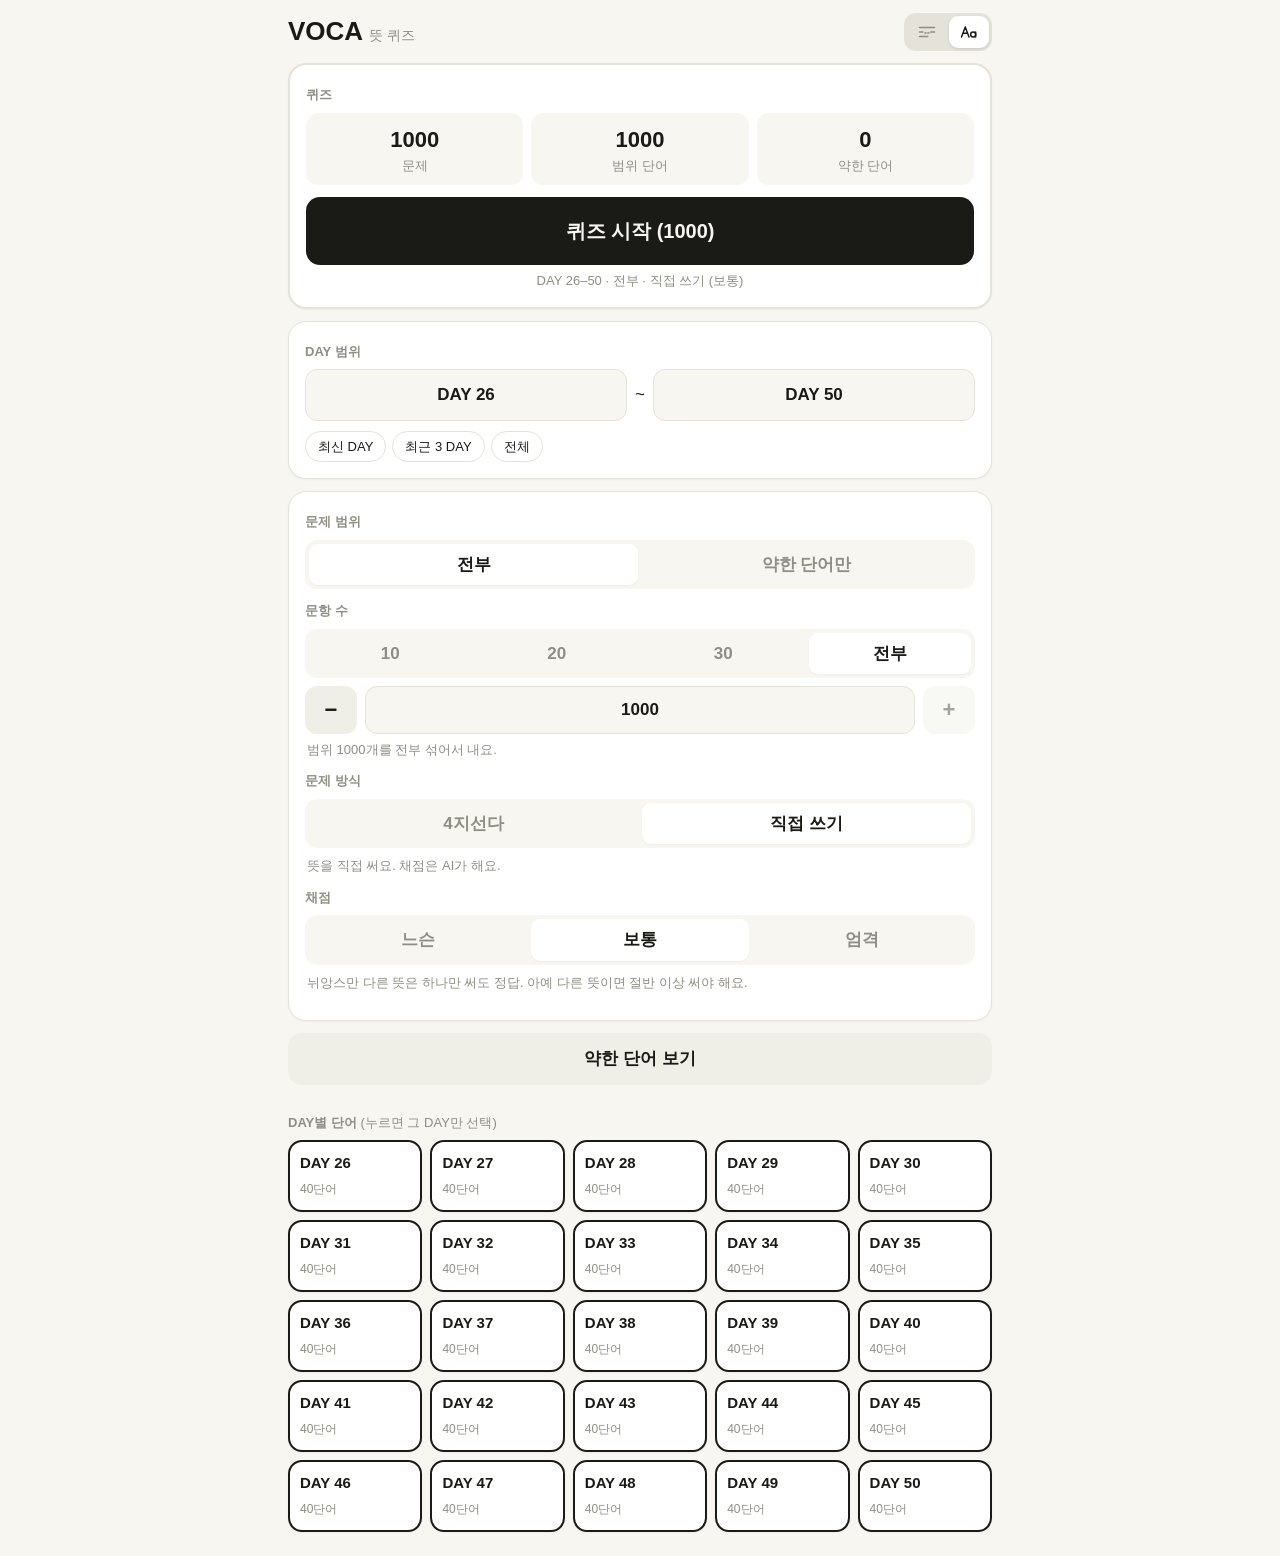
==== commit 4387825a: "Use new A/C icons for the 단어/예문 mode switch Co-Authored-By: Claude Opus 5.5 <noreply@anthropic.com> " ====
--- a/meaning.html
+++ b/meaning.html
@@ -250,7 +250,7 @@
 <section id="home" class="screen active">
   <header class="top">
     <h1>VOCA <span class="sub">뜻 퀴즈</span></h1>
-    <span class="head-right"><nav class="mode-switch" aria-label="학습 모드"><a href="./" aria-label="예문 (빈칸 암기)" title="예문"><svg viewBox="0 0 24 24" fill="none" stroke="currentColor" stroke-width="1.8" stroke-linecap="round" stroke-linejoin="round" aria-hidden="true"><path d="M4.5 5.5h15a1 1 0 0 1 1 1v9a1 1 0 0 1-1 1H10l-4.5 3.5v-3.5h-1a1 1 0 0 1-1-1v-9a1 1 0 0 1 1-1z"/><path d="M8 10h8M8 13h5"/></svg></a><a href="meaning.html" class="on" aria-current="page" aria-label="단어 (뜻 퀴즈)" title="단어"><svg viewBox="0 0 24 24" fill="none" stroke="currentColor" stroke-width="1.8" stroke-linecap="round" stroke-linejoin="round" aria-hidden="true"><path d="M3 18 8 6l5 12M4.8 14h6.4"/><path d="M20 11.5V18M20 15.5a2.5 2.5 0 1 1-5 0 2.5 2.5 0 0 1 5 0z"/></svg></a></nav></span>
+    <span class="head-right"><nav class="mode-switch" aria-label="학습 모드"><a href="./" aria-label="예문 (빈칸 암기)" title="예문"><svg viewBox="0 0 24 24" fill="none" stroke="currentColor" stroke-width="1.75" stroke-linecap="round" stroke-linejoin="round" aria-hidden="true"><path d="M3 6.5H21M3 12H7M16.5 12H21M3 17.5H13"/><path d="M9.5 13.2H14.5" stroke-dasharray="1.5 2"/></svg></a><a href="meaning.html" class="on" aria-current="page" aria-label="단어 (뜻 퀴즈)" title="단어"><svg viewBox="0 0 24 24" fill="none" stroke="currentColor" stroke-width="1.75" stroke-linecap="round" stroke-linejoin="round" aria-hidden="true"><path d="M3 18L7.5 6L12 18M4.7 13.5H10.3"/><circle cx="17" cy="15" r="3"/><path d="M20 12V18"/></svg></a></nav></span>
   </header>
 
   <div id="load-status" class="status">단어를 불러오는 중…</div>
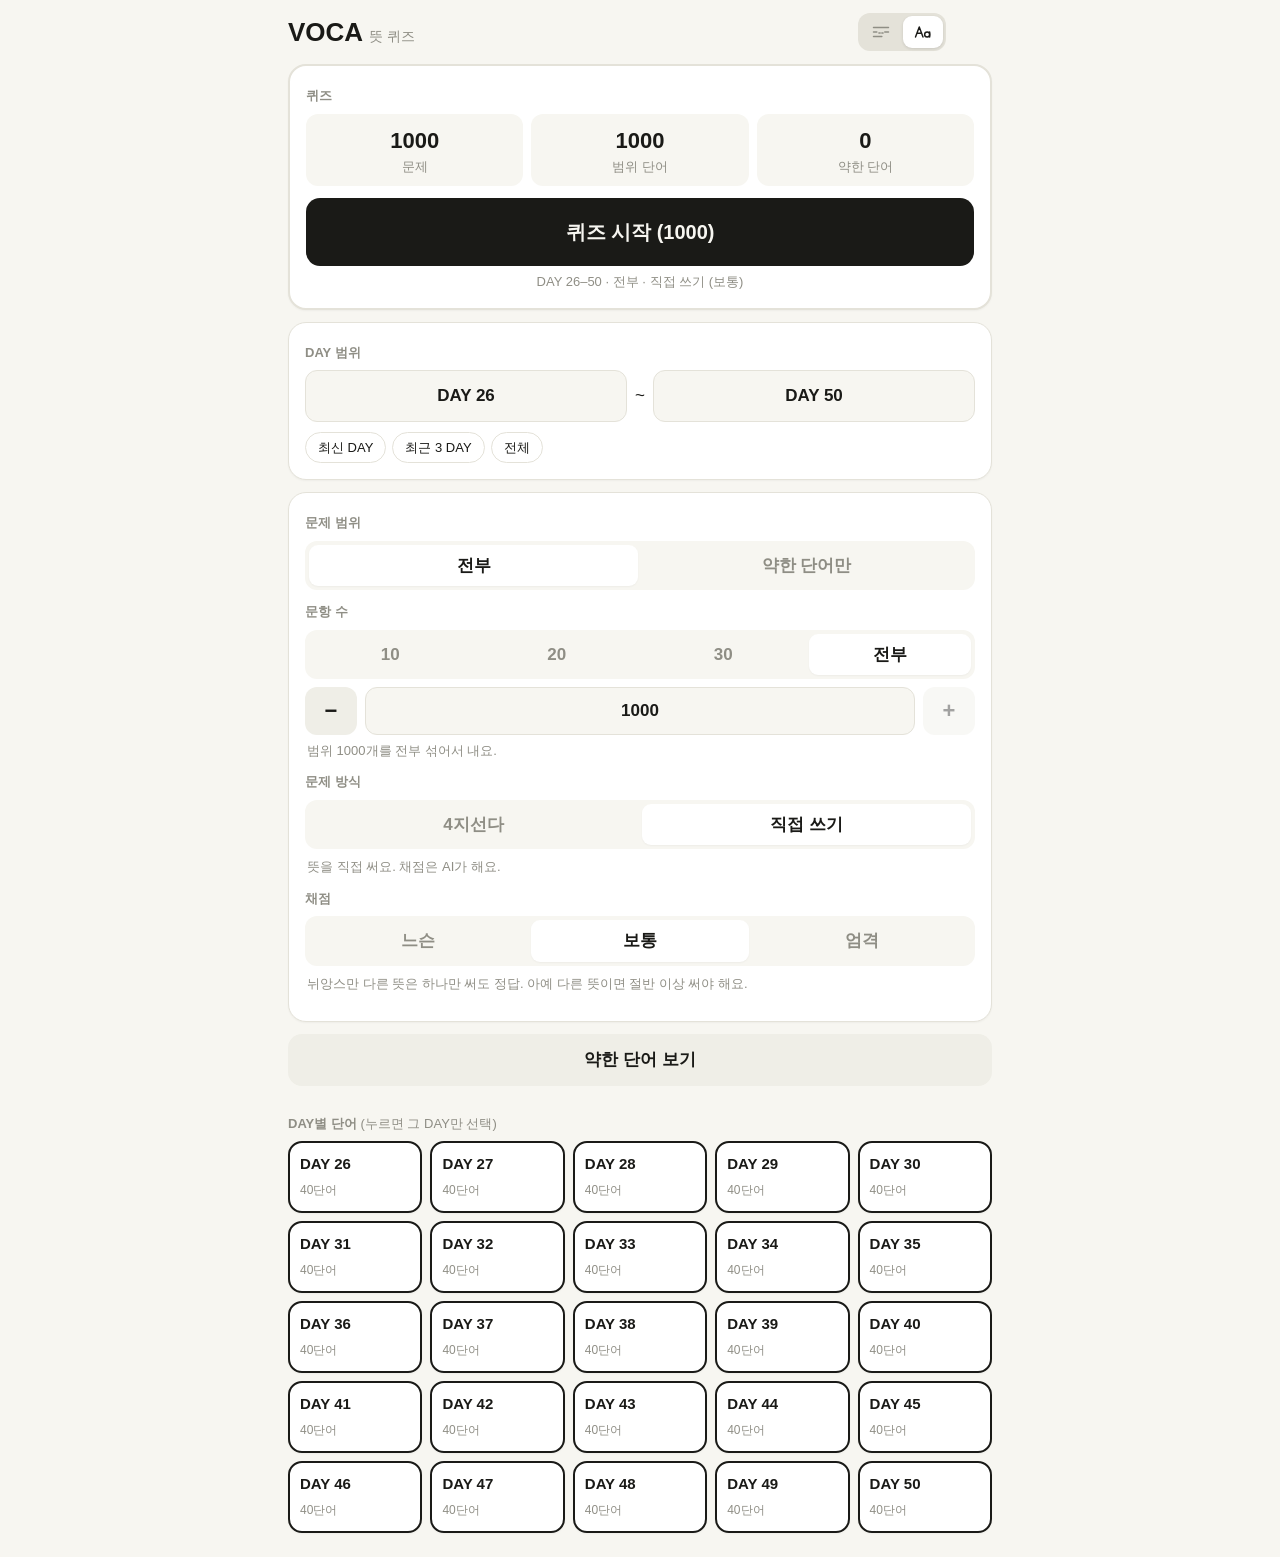
==== commit 6778666f: "Make switching between 예문 and 단어 modes smooth - Both pages draw right away from the saved CSVs and c" ====
--- a/meaning.html
+++ b/meaning.html
@@ -215,12 +215,26 @@
 .mark{color:var(--primary);font-weight:800}
 /* 예문 ↔ 단어 모드 전환 (index.html과 같은 모양) */
 .head-right{display:flex;align-items:center;gap:6px}
-.mode-switch{display:flex;gap:2px;padding:3px;background:var(--line);border-radius:12px;flex:none}
-.mode-switch a{display:flex;align-items:center;justify-content:center;width:40px;height:32px;border-radius:9px;color:var(--muted)}
-.mode-switch a.on{background:var(--card);color:var(--text);box-shadow:0 1px 3px rgba(0,0,0,.12)}
-.mode-switch a:not(.on):active{background:var(--primary-soft)}
+.mode-switch{position:relative;display:flex;gap:2px;padding:3px;background:var(--line);border-radius:12px;flex:none}
+.mode-thumb{position:absolute;top:3px;left:3px;width:40px;height:32px;border-radius:9px;background:var(--card);
+  box-shadow:0 1px 3px rgba(0,0,0,.12);transition:transform .2s cubic-bezier(.2,.8,.2,1);view-transition-name:mode-thumb}
+.mode-switch[data-mode="wd"] .mode-thumb{transform:translateX(42px)}
+.mode-switch a{position:relative;z-index:1;display:flex;align-items:center;justify-content:center;width:40px;height:32px;border-radius:9px;color:var(--muted);transition:color .2s}
+.mode-switch a.on{color:var(--text)}
+.mode-switch a:not(.on):active{opacity:.6}
+.mode-switch a[data-m="ex"]{view-transition-name:mode-ex}
+.mode-switch a[data-m="wd"]{view-transition-name:mode-wd}
 .mode-switch svg{width:20px;height:20px}
-@media (prefers-color-scheme:dark){.mode-switch a.on{background:#3a3a42}}
+@media (prefers-color-scheme:dark){.mode-thumb{background:#3a3a42}}
+/* 예문 ↔ 단어 페이지 사이 전환 */
+@view-transition{navigation:auto}
+::view-transition-old(root),::view-transition-new(root){animation-duration:.22s}
+::view-transition-group(mode-thumb){animation-duration:.3s;animation-timing-function:cubic-bezier(.2,.8,.2,1)}
+@media (prefers-reduced-motion:reduce){
+  .mode-thumb{transition:none}
+  ::view-transition-group(*),::view-transition-old(*),::view-transition-new(*){animation:none!important}
+}
+.gear-space{width:40px;height:40px;flex:none}
 .toast{position:fixed;left:50%;bottom:calc(env(safe-area-inset-bottom) + 90px);transform:translateX(-50%);
   background:var(--text);color:var(--bg);padding:10px 16px;border-radius:12px;font-size:14px;z-index:30;max-width:90vw;text-align:center}
 
@@ -243,174 +257,10 @@
   .sheet-inner,.word-card.answered,.tag.fb-head{animation:none!important}
 }
 </style>
-</head>
-<body>
-
-<!-- 홈 -->
-<section id="home" class="screen active">
-  <header class="top">
-    <h1>VOCA <span class="sub">뜻 퀴즈</span></h1>
-    <span class="head-right"><nav class="mode-switch" aria-label="학습 모드"><a href="./" aria-label="예문 (빈칸 암기)" title="예문"><svg viewBox="0 0 24 24" fill="none" stroke="currentColor" stroke-width="1.75" stroke-linecap="round" stroke-linejoin="round" aria-hidden="true"><path d="M3 6.5H21M3 12H7M16.5 12H21M3 17.5H13"/><path d="M9.5 13.2H14.5" stroke-dasharray="1.5 2"/></svg></a><a href="meaning.html" class="on" aria-current="page" aria-label="단어 (뜻 퀴즈)" title="단어"><svg viewBox="0 0 24 24" fill="none" stroke="currentColor" stroke-width="1.75" stroke-linecap="round" stroke-linejoin="round" aria-hidden="true"><path d="M3 18L7.5 6L12 18M4.7 13.5H10.3"/><circle cx="17" cy="15" r="3"/><path d="M20 12V18"/></svg></a></nav></span>
-  </header>
-
-  <div id="load-status" class="status">단어를 불러오는 중…</div>
-
-  <div id="home-body" hidden>
-  <div id="resume-card" class="card resume" hidden>
-    <div>
-      <b>풀던 퀴즈</b>
-      <div class="muted" id="resume-info"></div>
-    </div>
-    <div class="row">
-      <button class="btn ghost small" id="btn-resume-drop">버리기</button>
-      <button class="btn primary small" id="btn-resume">이어하기</button>
-    </div>
-  </div>
-
-  <div class="card today">
-    <div class="label">퀴즈</div>
-    <div class="plan">
-      <div><b id="p-q">0</b>문제</div>
-      <div><b id="p-all">0</b>범위 단어</div>
-      <div><b id="p-weak">0</b>약한 단어</div>
-    </div>
-    <button class="btn primary big" id="btn-start">퀴즈 시작</button>
-    <div class="muted" id="start-note"></div>
-  </div>
-
-  <div class="card">
-    <div class="label">DAY 범위</div>
-    <div class="range">
-      <select id="day-from" aria-label="시작 DAY"></select>
-      <span>~</span>
-      <select id="day-to" aria-label="끝 DAY"></select>
-    </div>
-    <div class="chips" id="range-chips">
-      <button class="chip" data-range="last">최신 DAY</button>
-      <button class="chip" data-range="last3">최근 3 DAY</button>
-      <button class="chip" data-range="all">전체</button>
-    </div>
-  </div>
-
-  <div class="card">
-    <div class="label">문제 범위</div>
-    <div class="seg" id="seg-scope">
-      <button data-v="all">전부</button>
-      <button data-v="weak">약한 단어만</button>
-    </div>
-    <div class="label">문항 수</div>
-    <div class="seg" id="seg-qn">
-      <button data-v="10">10</button>
-      <button data-v="20">20</button>
-      <button data-v="30">30</button>
-      <button data-v="0">전부</button>
-    </div>
-    <div class="qstep">
-      <button id="qminus" aria-label="줄이기">−</button>
-      <input id="qnum" type="number" inputmode="numeric" pattern="[0-9]*" min="1" enterkeyhint="done" aria-label="문항 수">
-      <button id="qplus" aria-label="늘리기">+</button>
-    </div>
-    <div class="muted" id="qn-desc"></div>
-    <div class="label">문제 방식</div>
-    <div class="seg" id="seg-kind">
-      <button data-v="pick">4지선다</button>
-      <button data-v="write">직접 쓰기</button>
-    </div>
-    <div class="muted" id="kind-desc"></div>
-    <div id="mode-wrap">
-      <div class="label">채점</div>
-      <div class="seg" id="seg-mode">
-        <button data-v="easy">느슨</button>
-        <button data-v="mid">보통</button>
-        <button data-v="hard">엄격</button>
-      </div>
-      <div class="muted" id="mode-desc"></div>
-    </div>
-  </div>
-
-  <button class="btn secondary" id="btn-weak">약한 단어 보기 <span id="weak-count" class="pill"></span></button>
-
-  <div class="label mt">DAY별 단어 <span class="muted">(누르면 그 DAY만 선택)</span></div>
-  <div class="days" id="day-grid"></div>
-  </div>
-</section>
-
-<!-- 퀴즈 -->
-<section id="quiz" class="screen">
-  <header class="quiz-top">
-    <button class="icon-btn" id="btn-quit" aria-label="그만하기">✕</button>
-    <div class="bar grow"><div class="bar-fill" id="quiz-bar"></div></div>
-    <span class="count" id="quiz-count"></span>
-  </header>
-  <div class="q-meta">
-    <span class="tag" id="q-day"></span>
-    <span class="tag plain" id="q-mode"></span>
-    <span class="tag fb-head" id="fb-head" hidden></span>
-  </div>
-  <div class="q-prompt" id="q-prompt"></div>
-  <div class="sent word-card" id="q-card">
-    <div class="qw" id="q-word"></div>
-    <div class="pron" id="q-pron"></div>
-  </div>
-  <div class="q-meaning" id="q-hint" hidden></div>
-  <div class="quiz-actions" id="q-actions"></div>
-
-  <div class="sheet" id="feedback" hidden>
-    <div class="sheet-inner">
-      <div class="grab"></div>
-      <div class="fb-word"><div class="w" id="fb-word"></div></div>
-      <div id="fb-grade"></div>
-      <div class="fb-tabs" id="fb-tabs">
-        <button data-t="mean" class="on">뜻</button>
-        <button data-t="ex">예문</button>
-      </div>
-      <div class="fb-pane" id="fb-mean"></div>
-      <div class="fb-pane" id="fb-ex" hidden></div>
-      <div class="fb-actions">
-        <button class="speak-btn" id="fb-speak" aria-label="단어 발음 듣기">🔊</button>
-        <button class="btn primary big" id="btn-next">▶ 계속하기</button>
-      </div>
-    </div>
-  </div>
-</section>
-
-<!-- 결과 -->
-<section id="result" class="screen">
-  <header class="top"><h1>퀴즈 완료 🎉</h1></header>
-  <div class="card center">
-    <div class="score" id="res-score"></div>
-    <div class="muted" id="res-detail"></div>
-    <div class="res-tally" id="res-tally"></div>
-  </div>
-  <div class="label">다시 볼 단어 <span class="muted">(틀렸거나 부분 정답)</span></div>
-  <div id="res-wrong" class="list"></div>
-  <div class="row two sticky-bottom">
-    <button class="btn secondary" id="btn-res-home">홈으로</button>
-    <button class="btn secondary" id="btn-res-wrong">틀린 것만</button>
-    <button class="btn primary" id="btn-res-again">한 번 더</button>
-  </div>
-</section>
-
-<!-- 약한 단어 -->
-<section id="weak" class="screen">
-  <header class="top">
-    <button class="icon-btn" id="btn-weak-back" aria-label="뒤로">←</button>
-    <h1>약한 단어</h1>
-    <span class="muted" id="weak-total" style="min-width:40px;text-align:right"></span>
-  </header>
-  <p class="muted" style="margin:0 2px 12px">틀린 단어가 여기 쌓이고, 두 번 연속 맞히면 빠져요.</p>
-  <div id="weak-list" class="list"></div>
-  <div class="sticky-bottom" id="weak-bottom">
-    <button class="btn primary" id="btn-weak-quiz">약한 단어 퀴즈</button>
-  </div>
-</section>
-
-<div id="toast" class="toast" hidden></div>
-
-<script nomodule>document.getElementById('load-status').textContent='이 브라우저는 너무 오래돼서 열 수 없어요. 최신 Chrome이나 Safari로 열어보세요.';</script>
-<script type="module">
+<!-- 화면을 다 그릴 준비가 될 때까지 첫 화면을 미룸 → 모드 전환 때 "불러오는 중"이 깜빡이지 않음 -->
+<script type="module" blocking="render">
 import { rowsToWords, makeBlanks } from './js/core.js';
-import { loadCSVTexts } from './js/files.js';
+import { loadCSVTexts, cachedCSVTexts, sameTexts } from './js/files.js';
 
 const MODE={
   easy:{name:'느슨',desc:'비슷하면 맞게 쳐요. 여러 뜻 중 하나만 써도 정답.',
@@ -428,8 +278,7 @@
 
 /* ===== 단어 데이터: 예문 모드(index.html)와 같은 CSV를 읽는다 =====
    한 줄: [DAY, 단어, 발음, 뜻, 힌트(유의어), 참고 [[머리글, 내용]…], 예문 [{en, ko, blank, word}…]] */
-async function loadData(){
-  const {texts}=await loadCSVTexts();
+function toRows(texts){
   return rowsToWords(texts).filter(w=>w.meaning).map(w=>{
     const ex=w.extras.map(([h,v])=>[String(h).replace(/\s/g,''),v]);
     const syn=ex.find(([h])=>h==='유의어');
@@ -439,8 +288,10 @@
     return [w.day,w.word,w.pron,w.meaning,syn?'유의어 '+syn[1]:'',ref,sents];
   });
 }
-let DATA=[];
-try{DATA=await loadData()}catch(e){}
+/* 저장해 둔 단어로 바로 띄우고(모드 전환이 빠르게), 서버 확인은 뒤에서(맨 아래). 처음 여는 기기면 서버에서 받을 때까지 기다림. */
+const quickTexts=cachedCSVTexts();
+let DATA=quickTexts.length?toRows(quickTexts):[];
+if(!DATA.length){try{DATA=toRows((await loadCSVTexts()).texts)}catch(e){}}
 if(!DATA.length){
   $('load-status').textContent='단어를 불러오지 못했어요.\n인터넷 연결을 확인하고 다시 열어 주세요.';
   throw new Error('단어 데이터 없음');
@@ -670,11 +521,17 @@
 }
 
 /* ===== 홈: DAY 범위 ===== */
-const DAYS=[...new Set(DATA.map(r=>r[0]))].sort((a,b)=>a-b);
-let dFrom=DAYS[0], dTo=DAYS[DAYS.length-1];
+let DAYS=[];
+let dFrom, dTo;
 function selDays(){return DAYS.filter(d=>d>=dFrom&&d<=dTo)}
-const dayOpts=DAYS.map(d=>'<option value="'+d+'">DAY '+d+'</option>').join('');
-$('day-from').innerHTML=dayOpts;$('day-to').innerHTML=dayOpts;
+function fillDays(){
+  DAYS=[...new Set(DATA.map(r=>r[0]))].sort((a,b)=>a-b);
+  if(!DAYS.includes(dFrom))dFrom=DAYS[0];
+  if(!DAYS.includes(dTo))dTo=DAYS[DAYS.length-1];
+  const dayOpts=DAYS.map(d=>'<option value="'+d+'">DAY '+d+'</option>').join('');
+  $('day-from').innerHTML=dayOpts;$('day-to').innerHTML=dayOpts;
+}
+fillDays();
 $('day-from').onchange=()=>{dFrom=+$('day-from').value;if(dFrom>dTo)dTo=dFrom;count()};
 $('day-to').onchange=()=>{dTo=+$('day-to').value;if(dTo<dFrom)dFrom=dTo;count()};
 $('range-chips').querySelectorAll('.chip').forEach(c=>c.onclick=()=>{
@@ -1066,6 +923,13 @@
 
 /* ===== 시작 시 저장분 불러오기 ===== */
 drawKind();
+/* 서버 CSV가 저장해 둔 것과 다르면(새 DAY 등) 단어 목록만 바꿔서 다시 그림 */
+if(quickTexts.length)loadCSVTexts().then(({texts})=>{
+  if(sameTexts(texts,quickTexts))return;
+  const rows=toRows(texts);
+  if(!rows.length)return;
+  DATA=rows;fillDays();count();
+}).catch(()=>{});
 (async()=>{
   const w=await STORE.get(K_WEAK);
   if(w&&typeof w==='object')weak=w;
@@ -1074,5 +938,199 @@
 })();
 if('serviceWorker' in navigator&&location.protocol==='https:')navigator.serviceWorker.register('sw.js').catch(()=>{});
 </script>
+</head>
+<body>
+
+<!-- 홈 -->
+<section id="home" class="screen active">
+  <header class="top">
+    <h1>VOCA <span class="sub">뜻 퀴즈</span></h1>
+    <span class="head-right"><nav class="mode-switch" data-mode="wd" aria-label="학습 모드"><span class="mode-thumb" aria-hidden="true"></span><a href="./" data-m="ex" aria-label="예문 (빈칸 암기)" title="예문"><svg viewBox="0 0 24 24" fill="none" stroke="currentColor" stroke-width="1.75" stroke-linecap="round" stroke-linejoin="round" aria-hidden="true"><path d="M3 6.5H21M3 12H7M16.5 12H21M3 17.5H13"/><path d="M9.5 13.2H14.5" stroke-dasharray="1.5 2"/></svg></a><a href="meaning.html" data-m="wd" class="on" aria-current="page" aria-label="단어 (뜻 퀴즈)" title="단어"><svg viewBox="0 0 24 24" fill="none" stroke="currentColor" stroke-width="1.75" stroke-linecap="round" stroke-linejoin="round" aria-hidden="true"><path d="M3 18L7.5 6L12 18M4.7 13.5H10.3"/><circle cx="17" cy="15" r="3"/><path d="M20 12V18"/></svg></a></nav><span class="gear-space" aria-hidden="true"></span></span>
+  </header>
+
+  <div id="load-status" class="status">단어를 불러오는 중…</div>
+
+  <div id="home-body" hidden>
+  <div id="resume-card" class="card resume" hidden>
+    <div>
+      <b>풀던 퀴즈</b>
+      <div class="muted" id="resume-info"></div>
+    </div>
+    <div class="row">
+      <button class="btn ghost small" id="btn-resume-drop">버리기</button>
+      <button class="btn primary small" id="btn-resume">이어하기</button>
+    </div>
+  </div>
+
+  <div class="card today">
+    <div class="label">퀴즈</div>
+    <div class="plan">
+      <div><b id="p-q">0</b>문제</div>
+      <div><b id="p-all">0</b>범위 단어</div>
+      <div><b id="p-weak">0</b>약한 단어</div>
+    </div>
+    <button class="btn primary big" id="btn-start">퀴즈 시작</button>
+    <div class="muted" id="start-note"></div>
+  </div>
+
+  <div class="card">
+    <div class="label">DAY 범위</div>
+    <div class="range">
+      <select id="day-from" aria-label="시작 DAY"></select>
+      <span>~</span>
+      <select id="day-to" aria-label="끝 DAY"></select>
+    </div>
+    <div class="chips" id="range-chips">
+      <button class="chip" data-range="last">최신 DAY</button>
+      <button class="chip" data-range="last3">최근 3 DAY</button>
+      <button class="chip" data-range="all">전체</button>
+    </div>
+  </div>
+
+  <div class="card">
+    <div class="label">문제 범위</div>
+    <div class="seg" id="seg-scope">
+      <button data-v="all">전부</button>
+      <button data-v="weak">약한 단어만</button>
+    </div>
+    <div class="label">문항 수</div>
+    <div class="seg" id="seg-qn">
+      <button data-v="10">10</button>
+      <button data-v="20">20</button>
+      <button data-v="30">30</button>
+      <button data-v="0">전부</button>
+    </div>
+    <div class="qstep">
+      <button id="qminus" aria-label="줄이기">−</button>
+      <input id="qnum" type="number" inputmode="numeric" pattern="[0-9]*" min="1" enterkeyhint="done" aria-label="문항 수">
+      <button id="qplus" aria-label="늘리기">+</button>
+    </div>
+    <div class="muted" id="qn-desc"></div>
+    <div class="label">문제 방식</div>
+    <div class="seg" id="seg-kind">
+      <button data-v="pick">4지선다</button>
+      <button data-v="write">직접 쓰기</button>
+    </div>
+    <div class="muted" id="kind-desc"></div>
+    <div id="mode-wrap">
+      <div class="label">채점</div>
+      <div class="seg" id="seg-mode">
+        <button data-v="easy">느슨</button>
+        <button data-v="mid">보통</button>
+        <button data-v="hard">엄격</button>
+      </div>
+      <div class="muted" id="mode-desc"></div>
+    </div>
+  </div>
+
+  <button class="btn secondary" id="btn-weak">약한 단어 보기 <span id="weak-count" class="pill"></span></button>
+
+  <div class="label mt">DAY별 단어 <span class="muted">(누르면 그 DAY만 선택)</span></div>
+  <div class="days" id="day-grid"></div>
+  </div>
+</section>
+
+<!-- 퀴즈 -->
+<section id="quiz" class="screen">
+  <header class="quiz-top">
+    <button class="icon-btn" id="btn-quit" aria-label="그만하기">✕</button>
+    <div class="bar grow"><div class="bar-fill" id="quiz-bar"></div></div>
+    <span class="count" id="quiz-count"></span>
+  </header>
+  <div class="q-meta">
+    <span class="tag" id="q-day"></span>
+    <span class="tag plain" id="q-mode"></span>
+    <span class="tag fb-head" id="fb-head" hidden></span>
+  </div>
+  <div class="q-prompt" id="q-prompt"></div>
+  <div class="sent word-card" id="q-card">
+    <div class="qw" id="q-word"></div>
+    <div class="pron" id="q-pron"></div>
+  </div>
+  <div class="q-meaning" id="q-hint" hidden></div>
+  <div class="quiz-actions" id="q-actions"></div>
+
+  <div class="sheet" id="feedback" hidden>
+    <div class="sheet-inner">
+      <div class="grab"></div>
+      <div class="fb-word"><div class="w" id="fb-word"></div></div>
+      <div id="fb-grade"></div>
+      <div class="fb-tabs" id="fb-tabs">
+        <button data-t="mean" class="on">뜻</button>
+        <button data-t="ex">예문</button>
+      </div>
+      <div class="fb-pane" id="fb-mean"></div>
+      <div class="fb-pane" id="fb-ex" hidden></div>
+      <div class="fb-actions">
+        <button class="speak-btn" id="fb-speak" aria-label="단어 발음 듣기">🔊</button>
+        <button class="btn primary big" id="btn-next">▶ 계속하기</button>
+      </div>
+    </div>
+  </div>
+</section>
+
+<!-- 결과 -->
+<section id="result" class="screen">
+  <header class="top"><h1>퀴즈 완료 🎉</h1></header>
+  <div class="card center">
+    <div class="score" id="res-score"></div>
+    <div class="muted" id="res-detail"></div>
+    <div class="res-tally" id="res-tally"></div>
+  </div>
+  <div class="label">다시 볼 단어 <span class="muted">(틀렸거나 부분 정답)</span></div>
+  <div id="res-wrong" class="list"></div>
+  <div class="row two sticky-bottom">
+    <button class="btn secondary" id="btn-res-home">홈으로</button>
+    <button class="btn secondary" id="btn-res-wrong">틀린 것만</button>
+    <button class="btn primary" id="btn-res-again">한 번 더</button>
+  </div>
+</section>
+
+<!-- 약한 단어 -->
+<section id="weak" class="screen">
+  <header class="top">
+    <button class="icon-btn" id="btn-weak-back" aria-label="뒤로">←</button>
+    <h1>약한 단어</h1>
+    <span class="muted" id="weak-total" style="min-width:40px;text-align:right"></span>
+  </header>
+  <p class="muted" style="margin:0 2px 12px">틀린 단어가 여기 쌓이고, 두 번 연속 맞히면 빠져요.</p>
+  <div id="weak-list" class="list"></div>
+  <div class="sticky-bottom" id="weak-bottom">
+    <button class="btn primary" id="btn-weak-quiz">약한 단어 퀴즈</button>
+  </div>
+</section>
+
+<div id="toast" class="toast" hidden></div>
+
+<script nomodule>document.getElementById('load-status').textContent='이 브라우저는 너무 오래돼서 열 수 없어요. 최신 Chrome이나 Safari로 열어보세요.';</script>
+<script>
+/* 예문 ↔ 단어 전환: 지원 브라우저는 페이지 사이를 부드럽게(View Transitions, 흰 칸이 미끄러짐).
+   지원 안 하면 흰 칸이 먼저 미끄러진 뒤 페이지를 바꿈. */
+(function () {
+  var nav = document.querySelector('.mode-switch');
+  if (!nav) return;
+  var self = nav.getAttribute('data-mode');
+  var smooth = !!window.CSSViewTransitionRule && !matchMedia('(prefers-reduced-motion: reduce)').matches;
+  function set(m) {
+    nav.setAttribute('data-mode', m);
+    nav.querySelectorAll('a').forEach(function (a) {
+      var on = a.getAttribute('data-m') === m;
+      a.classList.toggle('on', on);
+      if (on) a.setAttribute('aria-current', 'page'); else a.removeAttribute('aria-current');
+    });
+  }
+  nav.addEventListener('click', function (e) {
+    var a = e.target.closest('a');
+    if (!a || e.metaKey || e.ctrlKey || e.shiftKey) return;
+    e.preventDefault();
+    if (a.getAttribute('data-m') === self) return;
+    if (smooth) { location.href = a.href; return; }
+    set(a.getAttribute('data-m'));
+    setTimeout(function () { location.href = a.href; }, 170);
+  });
+  // 뒤로가기로 돌아왔을 때(페이지 캐시) 흰 칸을 원래 자리로
+  window.addEventListener('pageshow', function (e) { if (e.persisted) set(self); });
+})();
+</script>
 </body>
 </html>
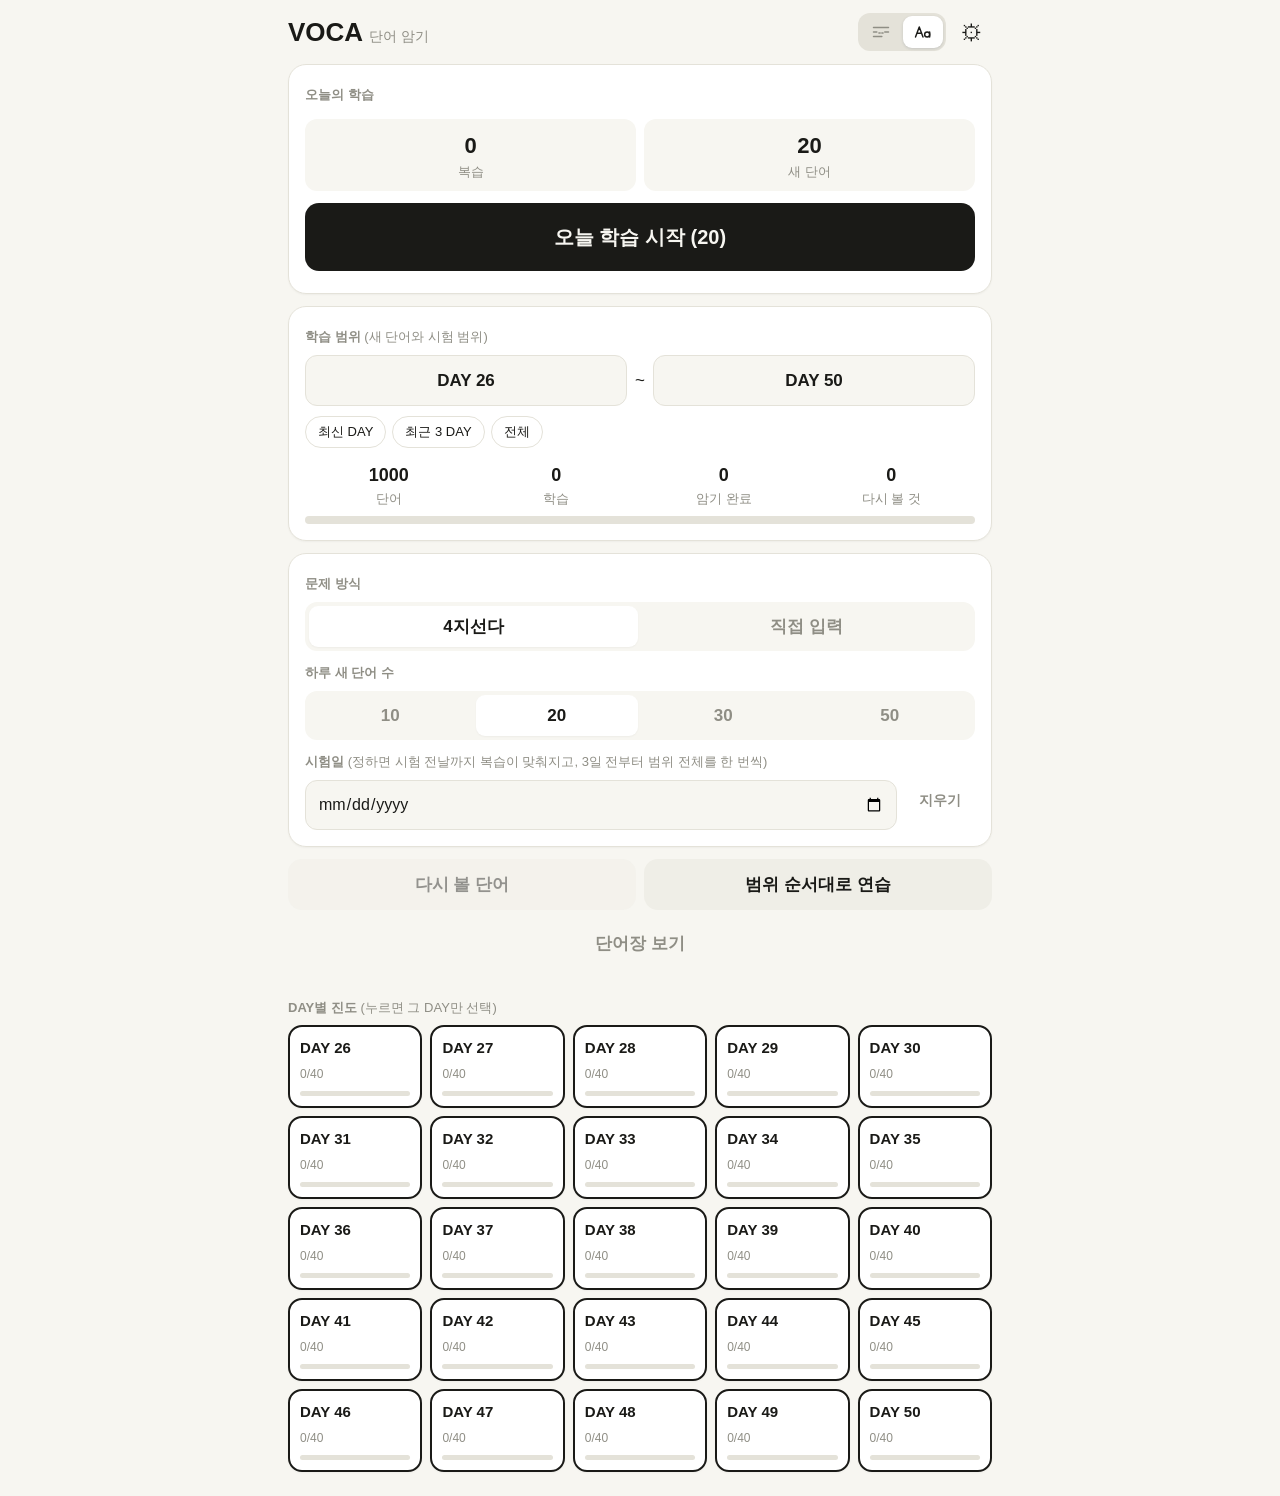
==== commit 3276d921: "Run 단어 mode on the same app as 예문 mode 단어 mode is now ./?m=word on the shared index.html/app.js, so " ====
--- a/meaning.html
+++ b/meaning.html
@@ -1,1136 +1,12 @@
 <!doctype html>
 <html lang="ko">
 <head>
-<meta charset="utf-8">
-<meta name="viewport" content="width=device-width, initial-scale=1, viewport-fit=cover">
-<meta name="theme-color" content="#f7f6f1">
-<meta name="apple-mobile-web-app-capable" content="yes">
-<meta name="mobile-web-app-capable" content="yes">
-<meta name="apple-mobile-web-app-title" content="VOCA 뜻">
-<title>VOCA 뜻 퀴즈</title>
-<style>
-/* 모양은 VOCA 빈칸 암기(style.css)와 같고, 색은 예전 뜻 퀴즈 색 (종이색 바탕 · 먹색 버튼) */
-:root{
-  --bg:#f7f6f1; --card:#fff; --text:#1a1a17; --muted:#8f8e85; --line:#e4e2d9;
-  --primary:#1a1a17; --primary-soft:#efeee7; --on-primary:#f7f6f1;
-  --ok:#166f4a; --ok-soft:#e2f1e9; --bad:#a8352d; --bad-soft:#fbe6e3;
-  --warn:#8d6009; --warn-soft:#faefd4;
-  --shadow:0 1px 2px rgba(26,26,23,.04);
-}
-@media (prefers-color-scheme:dark){
-  :root{
-    --bg:#17171a; --card:#1f1f23; --text:#f0efe9; --muted:#87857c; --line:#33333a;
-    --primary:#f0efe9; --primary-soft:#2a2a30; --on-primary:#17171a;
-    --ok:#63c99b; --ok-soft:#14281f; --bad:#f08c82; --bad-soft:#2e1815;
-    --warn:#e0b45c; --warn-soft:#2b2312; --shadow:none;
-  }
-}
-*{box-sizing:border-box;-webkit-tap-highlight-color:transparent}
-html,body{margin:0;background:var(--bg);color:var(--text)}
-body{font-family:-apple-system,BlinkMacSystemFont,"Apple SD Gothic Neo","Pretendard","Noto Sans KR","Malgun Gothic",sans-serif;
-  font-size:16px;line-height:1.5;touch-action:manipulation;-webkit-text-size-adjust:100%}
-button,select,input{font:inherit;color:inherit}
-button{cursor:pointer}
-[hidden]{display:none!important}
-
-.screen{display:none;max-width:560px;margin:0 auto;min-height:100dvh;
-  padding:calc(env(safe-area-inset-top) + 12px) 16px calc(env(safe-area-inset-bottom) + 24px)}
-.screen.active{display:block}
-
-.top{display:flex;align-items:center;justify-content:space-between;gap:8px;margin-bottom:12px}
-.top h1{font-size:22px;margin:0}
-.top h1 .sub{font-size:14px;color:var(--muted);font-weight:500}
-.icon-btn{border:0;background:transparent;font-size:22px;width:40px;height:40px;border-radius:12px}
-.icon-btn:active{background:var(--primary-soft)}
-
-.card{background:var(--card);border-radius:18px;padding:16px;margin-bottom:12px;box-shadow:var(--shadow)}
-.card.center{text-align:center}
-/* 예전 뜻 퀴즈처럼 카드에 얇은 테두리 */
-.card,.sent,.item,.choice{border:1px solid var(--line)}
-.choice{border-width:2px}
-.fb-pane .sent,.fb-card{border:0}
-.label{font-size:13px;font-weight:700;color:var(--muted);margin:4px 0 8px}
-.label.mt{margin-top:20px}
-.muted{color:var(--muted);font-size:13px;font-weight:400}
-.row{display:flex;gap:8px;align-items:center}
-.row.two>*{flex:1}
-
-.range{display:flex;align-items:center;gap:8px}
-.range select{flex:1;padding:12px;border-radius:12px;border:1px solid var(--line);
-  background:var(--bg);font-size:17px;font-weight:700;appearance:none;-webkit-appearance:none;text-align:center;text-align-last:center}
-.chips{display:flex;gap:6px;margin-top:10px;flex-wrap:wrap}
-.chip{border:1px solid var(--line);background:transparent;border-radius:999px;padding:5px 12px;font-size:13px}
-.chip:active{background:var(--primary-soft)}
-.stats{display:flex;justify-content:space-between;margin:14px 0 2px;font-size:13px;color:var(--muted)}
-.stats b{display:block;font-size:18px;color:var(--text)}
-.stats>div{text-align:center;flex:1}
-
-.bar{height:8px;background:var(--line);border-radius:99px;overflow:hidden}
-.bar.grow{flex:1}
-.bar-fill{height:100%;width:0;background:var(--primary);border-radius:99px;transition:width .3s}
-
-.seg{display:flex;background:var(--bg);border-radius:12px;padding:4px;gap:4px;margin-bottom:12px}
-.seg button{flex:1;border:0;background:transparent;padding:8px 4px;border-radius:9px;font-weight:600;color:var(--muted)}
-.seg button.on{background:var(--card);color:var(--primary);box-shadow:var(--shadow)}
-.seg+.muted{margin:-4px 2px 12px}
-
-.btn{border:0;border-radius:14px;padding:13px 16px;font-weight:700;width:100%;margin-bottom:8px}
-.btn.big{padding:17px;font-size:18px}
-.btn.small{padding:9px 14px;font-size:14px;width:auto}
-.btn.primary{background:var(--primary);color:var(--on-primary)}
-.btn.secondary{background:var(--primary-soft);color:var(--primary)}
-.btn.ghost{background:transparent;color:var(--muted)}
-.btn:active{transform:scale(.98)}
-.btn:disabled{opacity:.45}
-.pill{background:var(--primary);color:var(--on-primary);font-size:12px;border-radius:99px;padding:0 7px;margin-left:4px}
-.pill:empty{display:none}
-
-.days{display:grid;grid-template-columns:repeat(auto-fill,minmax(96px,1fr));gap:8px}
-.day{background:var(--card);border:2px solid var(--line);border-radius:14px;padding:10px;text-align:left;box-shadow:var(--shadow)}
-.day.sel{border-color:var(--primary)}
-.day b{display:block;font-size:15px}
-.day .muted{font-size:12px}
-.day .weak{color:var(--bad)}
-
-.resume{display:flex;justify-content:space-between;align-items:center;gap:8px;border:2px solid var(--line)}
-.resume .btn{margin:0}
-
-/* 퀴즈 시작 카드 (빈칸 암기의 '오늘의 학습'과 같은 모양) */
-.today{border:2px solid var(--line)}
-.plan{display:flex;gap:8px;margin:6px 0 12px}
-.plan>div{flex:1;background:var(--bg);border-radius:12px;padding:10px 8px;text-align:center;font-size:13px;color:var(--muted)}
-.plan b{display:block;font-size:22px;color:var(--text)}
-.today .btn{margin-bottom:6px}
-#start-note{text-align:center}
-
-/* 문항 수 직접 정하기 */
-.qstep{display:flex;gap:8px;margin:-4px 0 4px}
-.qstep button{flex:0 0 52px;border:0;border-radius:12px;background:var(--primary-soft);color:var(--primary);font-size:22px;font-weight:700;padding:6px 0}
-.qstep button:disabled{opacity:.4}
-.qstep input{flex:1;min-width:0;padding:10px 12px;border-radius:12px;border:1px solid var(--line);background:var(--bg);
-  font-size:17px;font-weight:700;text-align:center;-webkit-appearance:none;-moz-appearance:textfield;appearance:textfield}
-.qstep input::-webkit-inner-spin-button,.qstep input::-webkit-outer-spin-button{-webkit-appearance:none;margin:0}
-.qstep input:focus{outline:none;border-color:var(--primary)}
-#qn-desc{margin:6px 2px 12px}
-
-/* 퀴즈 */
-.quiz-top{display:flex;align-items:center;gap:10px;margin-bottom:16px}
-.count{font-size:13px;color:var(--muted);min-width:44px;text-align:right}
-.q-meta{display:flex;gap:6px;margin-bottom:10px;flex-wrap:wrap}
-.tag{font-size:12px;font-weight:700;color:var(--primary);background:var(--primary-soft);border-radius:8px;padding:2px 8px}
-.tag.plain{color:var(--muted);background:var(--card);box-shadow:var(--shadow)}
-.q-prompt{font-size:14px;color:var(--muted);margin-bottom:12px}
-.q-prompt.my-answer{color:var(--bad);font-weight:700}
-.sent{background:var(--card);border-radius:18px;padding:16px 18px;margin-bottom:10px;box-shadow:var(--shadow)}
-.sent .en{font-size:17px;line-height:1.7;word-break:keep-all;overflow-wrap:anywhere}
-.sent .ko{font-size:15px;color:var(--muted);margin-top:6px}
-.sent .num{font-size:11px;font-weight:800;color:var(--muted);letter-spacing:.05em}
-.word-card{padding:26px 18px 24px;margin-bottom:14px;text-align:center}
-.word-card .qw{font-size:34px;font-weight:800;letter-spacing:-.5px;line-height:1.2;word-break:break-word}
-.word-card .pron{font-size:14px;color:var(--muted);margin-top:4px}
-.word-card.answered{animation:card-in .45s ease-out}
-@keyframes card-in{from{box-shadow:var(--shadow);background:var(--card)}}
-.word-card.ok{box-shadow:0 0 0 3px var(--ok);background:var(--ok-soft)}
-.word-card.half{box-shadow:0 0 0 3px var(--warn);background:var(--warn-soft)}
-.word-card.bad{box-shadow:0 0 0 3px var(--bad);background:var(--bad-soft)}
-.q-meaning{white-space:pre-line;background:var(--primary-soft);color:var(--text);border-radius:14px;padding:12px 14px;margin:6px 0 10px;font-weight:600}
-
-.quiz-actions{padding-top:2px}
-.choice{display:flex;align-items:center;gap:10px;width:100%;text-align:left;background:var(--card);
-  border:2px solid var(--line);border-radius:14px;padding:13px 14px;margin-bottom:8px;
-  font-size:16px;font-weight:600;line-height:1.45;box-shadow:var(--shadow)}
-.choice .n{color:var(--muted);font-size:13px;width:16px;flex:none}
-.choice.correct{border-color:var(--ok);background:var(--ok-soft);color:var(--ok)}
-.choice.wrong{border-color:var(--bad);background:var(--bad-soft);color:var(--bad)}
-.choice.dim{opacity:.5}
-.choice:disabled{opacity:1}
-.choice.dim:disabled{opacity:.5}
-.type-input{width:100%;padding:15px 16px;font-size:19px;border-radius:14px;border:2px solid var(--line);
-  background:var(--card);margin-bottom:8px;outline:none}
-.type-input:focus{border-color:var(--primary)}
-.type-input:disabled{opacity:.6}
-
-/* 정답 시트 */
-.sheet{position:fixed;left:0;right:0;bottom:0;display:flex;align-items:flex-end;z-index:10}
-.sheet-inner{width:100%;max-width:560px;margin:0 auto;background:var(--card);border-radius:24px 24px 0 0;
-  padding:10px 18px calc(env(safe-area-inset-bottom) + 16px);max-height:62dvh;
-  display:flex;flex-direction:column;overflow:hidden;box-shadow:0 -10px 30px rgba(0,0,0,.12);
-  animation:up .5s cubic-bezier(.22,1,.36,1)}
-@keyframes up{from{transform:translateY(100%)}}
-.sheet-inner>*{flex:none}
-.sheet-inner>.fb-pane{flex:1 1 auto;min-height:0;overflow-y:auto;-webkit-overflow-scrolling:touch}
-.grab{width:44px;height:5px;border-radius:9px;background:var(--line);margin:0 auto 12px}
-.fb-word{display:flex;justify-content:space-between;align-items:center;gap:8px}
-.fb-word .w{font-size:30px;font-weight:800;line-height:1.2;word-break:break-word}
-.grade{display:flex;align-items:flex-start;gap:8px;margin-top:8px;font-size:15px}
-.grade .msg{flex:1;min-width:0}
-.by{flex:none;font-size:11px;font-weight:700;color:var(--muted);background:var(--bg);border-radius:8px;padding:2px 8px;margin-top:2px}
-.by.key{color:var(--warn);background:var(--warn-soft)}
-.why{font-size:13px;color:var(--muted);margin-top:6px}
-.why .btn{display:block;margin:8px 0 0}
-.fb-tabs{display:flex;gap:22px;border-bottom:1px solid var(--line);margin:12px 0 14px}
-.fb-tabs button{border:0;background:none;padding:8px 2px;font-size:16px;font-weight:700;color:var(--muted);
-  border-bottom:3px solid transparent;margin-bottom:-1px}
-.fb-tabs button.on{color:var(--text);border-bottom-color:var(--text)}
-.fb-card{background:var(--bg);border-radius:14px;padding:14px 16px;margin-bottom:10px}
-.fb-card .fb-meaning{font-size:18px;font-weight:700;margin:6px 0 4px;white-space:pre-line}
-.fb-tags{display:flex;gap:6px;justify-content:flex-end}
-.fb-pane .sent{background:var(--bg);box-shadow:none}
-.extras{font-size:14px}
-.extras div{margin-bottom:4px}
-.extras div:last-child{margin-bottom:0}
-.extras b{color:var(--muted);font-weight:600;margin-right:6px}
-.fb-actions{display:flex;gap:10px;margin:6px 0 4px}
-.fb-actions .btn{flex:1;margin:0}
-.speak-btn{flex:none;width:64px;border:0;border-radius:14px;background:var(--primary-soft);font-size:24px}
-.speak-btn:active{transform:scale(.95)}
-.tag.fb-head{font-size:13px;padding:3px 10px;animation:tag-in .35s ease-out}
-@keyframes tag-in{from{opacity:0;transform:translateY(4px)}}
-.tag.fb-head.ok{color:var(--bg);background:var(--ok)}
-.tag.fb-head.half{color:var(--bg);background:var(--warn)}
-.tag.fb-head.bad{color:var(--bg);background:var(--bad)}
-/* 시트가 문제를 가리지 않게 아래 여백 */
-#quiz.sheet-open{padding-bottom:64dvh}
-
-/* 결과 / 약한 단어 */
-.score{font-size:44px;font-weight:900;color:var(--primary)}
-.res-tally{display:flex;justify-content:center;gap:14px;margin-top:8px;font-size:14px;font-weight:700}
-.list{margin-bottom:90px}
-.item{background:var(--card);border-radius:14px;padding:12px 14px;margin-bottom:8px;box-shadow:var(--shadow)}
-.item-head{display:flex;align-items:center;gap:10px}
-.item-main{flex:1;min-width:0}
-.item .w{font-weight:800;font-size:17px;word-break:break-word}
-.item .m{font-size:14px;color:var(--muted)}
-.item .x{border:0;background:transparent;color:var(--muted);font-size:20px;width:36px;height:36px;border-radius:10px;flex:none}
-.item .x:active{background:var(--primary-soft)}
-.badge{font-size:12px;font-weight:700;border-radius:8px;padding:2px 8px;flex:none}
-.badge.bad{color:var(--bad);background:var(--bad-soft)}
-.badge.half{color:var(--warn);background:var(--warn-soft)}
-.empty{text-align:center;color:var(--muted);padding:40px 12px}
-.sticky-bottom{position:fixed;left:0;right:0;bottom:0;max-width:560px;margin:0 auto;
-  padding:12px 16px calc(env(safe-area-inset-bottom) + 12px);background:linear-gradient(to top,var(--bg) 80%,transparent)}
-.sticky-bottom .btn{margin:0}
-
-.status{text-align:center;color:var(--muted);padding:40px 12px;white-space:pre-line}
-.mark{color:var(--primary);font-weight:800}
-/* 예문 ↔ 단어 모드 전환 (index.html과 같은 모양) */
-.head-right{display:flex;align-items:center;gap:6px}
-.mode-switch{position:relative;display:flex;gap:2px;padding:3px;background:var(--line);border-radius:12px;flex:none}
-.mode-thumb{position:absolute;top:3px;left:3px;width:40px;height:32px;border-radius:9px;background:var(--card);
-  box-shadow:0 1px 3px rgba(0,0,0,.12);transition:transform .2s cubic-bezier(.2,.8,.2,1);view-transition-name:mode-thumb}
-.mode-switch[data-mode="wd"] .mode-thumb{transform:translateX(42px)}
-.mode-switch a{position:relative;z-index:1;display:flex;align-items:center;justify-content:center;width:40px;height:32px;border-radius:9px;color:var(--muted);transition:color .2s}
-.mode-switch a.on{color:var(--text)}
-.mode-switch a:not(.on):active{opacity:.6}
-.mode-switch a[data-m="ex"]{view-transition-name:mode-ex}
-.mode-switch a[data-m="wd"]{view-transition-name:mode-wd}
-.mode-switch svg{width:20px;height:20px}
-@media (prefers-color-scheme:dark){.mode-thumb{background:#3a3a42}}
-/* 예문 ↔ 단어 페이지 사이 전환 */
-@view-transition{navigation:auto}
-::view-transition-old(root),::view-transition-new(root){animation-duration:.22s}
-::view-transition-group(mode-thumb){animation-duration:.3s;animation-timing-function:cubic-bezier(.2,.8,.2,1)}
-@media (prefers-reduced-motion:reduce){
-  .mode-thumb{transition:none}
-  ::view-transition-group(*),::view-transition-old(*),::view-transition-new(*){animation:none!important}
-}
-.gear-space{width:40px;height:40px;flex:none}
-.toast{position:fixed;left:50%;bottom:calc(env(safe-area-inset-bottom) + 90px);transform:translateX(-50%);
-  background:var(--text);color:var(--bg);padding:10px 16px;border-radius:12px;font-size:14px;z-index:30;max-width:90vw;text-align:center}
-
-/* 아이패드 등 큰 화면 */
-@media (min-width:700px){
-  body{font-size:17px}
-  .screen{max-width:760px;padding-left:28px;padding-right:28px}
-  .sticky-bottom,.sheet-inner{max-width:760px}
-  .top h1{font-size:26px}
-  .word-card .qw{font-size:44px}
-  .q-prompt{font-size:16px}
-  .choice{font-size:19px;padding:16px 18px}
-  .btn.big{font-size:20px;padding:19px}
-  .fb-word .w{font-size:36px}
-  .fb-card .fb-meaning{font-size:20px}
-  .sent .en{font-size:20px}
-  .days{grid-template-columns:repeat(auto-fill,minmax(120px,1fr))}
-}
-@media (prefers-reduced-motion:reduce){
-  .sheet-inner,.word-card.answered,.tag.fb-head{animation:none!important}
-}
-</style>
-<!-- 화면을 다 그릴 준비가 될 때까지 첫 화면을 미룸 → 모드 전환 때 "불러오는 중"이 깜빡이지 않음 -->
-<script type="module" blocking="render">
-import { rowsToWords, makeBlanks } from './js/core.js';
-import { loadCSVTexts, cachedCSVTexts, sameTexts } from './js/files.js';
-
-const MODE={
-  easy:{name:'느슨',desc:'비슷하면 맞게 쳐요. 여러 뜻 중 하나만 써도 정답.',
-        rule:'매우 관대하게 채점한다. 의미가 통하기만 하면 2점. 뜻이 여러 갈래여도 하나만 제대로 쓰면 2점. 비슷한 느낌의 다른 표현도 전부 2점. 1점은 거의 주지 마라. 0점은 완전히 딴 단어 뜻을 썼을 때만.'},
-  mid:{name:'보통',desc:'뉘앙스만 다른 뜻은 하나만 써도 정답. 아예 다른 뜻이면 절반 이상 써야 해요.',
-       rule:'표준으로 채점한다. 먼저 정답의 뜻 갈래들이 서로 얼마나 먼지 본다. 갈래들이 같은 핵심 의미의 뉘앙스 차이 수준이면(예: 사나운 / 격렬한, 명확한 / 확고한) 그중 하나만 제대로 써도 2점이다. 갈래들이 서로 정말 다른 개념이거나 품사가 다르면(예: 보험료 / 고급의, 유죄를 선고하다 / 죄수) 그런 갈래를 절반 이상 써야 2점, 하나만 썼으면 1점. 방향이 어긋나면 0점.'},
-  hard:{name:'엄격',desc:'나와 있는 뜻을 전부 써야 정답.',
-        rule:'엄격하게 채점한다. 정답에 나열된 뜻을 전부 써야 2점. 하나라도 빠지면 1점. 방향이 어긋나면 0점. 다만 오타와 어미 차이는 여전히 무시한다.'}
-};
-const KIND={pick:'보기 4개 중에서 골라요. 타이핑이 없어서 걸어다니면서 풀기 좋아요.',
-            write:'뜻을 직접 써요. 채점은 AI가 해요.'};
-
-const $=id=>document.getElementById(id);
-const esc=s=>String(s).replace(/&/g,'&amp;').replace(/</g,'&lt;').replace(/>/g,'&gt;').replace(/"/g,'&quot;');
-
-/* ===== 단어 데이터: 예문 모드(index.html)와 같은 CSV를 읽는다 =====
-   한 줄: [DAY, 단어, 발음, 뜻, 힌트(유의어), 참고 [[머리글, 내용]…], 예문 [{en, ko, blank, word}…]] */
-function toRows(texts){
-  return rowsToWords(texts).filter(w=>w.meaning).map(w=>{
-    const ex=w.extras.map(([h,v])=>[String(h).replace(/\s/g,''),v]);
-    const syn=ex.find(([h])=>h==='유의어');
-    const ref=(w.pos?[['품사',w.pos]]:[]).concat(ex);
-    const sents=[[w.ex1,w.ex1ko],[w.ex2,w.ex2ko]].filter(([en])=>en)
-      .map(([en,ko])=>({en,ko,blank:w.blank,word:w.word}));
-    return [w.day,w.word,w.pron,w.meaning,syn?'유의어 '+syn[1]:'',ref,sents];
-  });
-}
-/* 저장해 둔 단어로 바로 띄우고(모드 전환이 빠르게), 서버 확인은 뒤에서(맨 아래). 처음 여는 기기면 서버에서 받을 때까지 기다림. */
-const quickTexts=cachedCSVTexts();
-let DATA=quickTexts.length?toRows(quickTexts):[];
-if(!DATA.length){try{DATA=toRows((await loadCSVTexts()).texts)}catch(e){}}
-if(!DATA.length){
-  $('load-status').textContent='단어를 불러오지 못했어요.\n인터넷 연결을 확인하고 다시 열어 주세요.';
-  throw new Error('단어 데이터 없음');
-}
-$('load-status').hidden=true;$('home-body').hidden=false;
-let pool=[],SRC=[],i=0,ok=0,half=0,no=0,missed=[],busy=false,mode='mid',scope='all',state='ask';
-let kind='write';   // write = 직접 쓰기, pick = 4지선다
-let opts=[];        // 이번 문제의 보기 [뜻, ...]
-let qn=0;           // 문항 수. 0 = 전부. 범위보다 크면 범위 개수로 잘린다(설정값은 유지)
-
-/* ===== 저장소 =====
-   클로드 아티팩트 안에서는 아티팩트 저장소, 웹에서는 localStorage, 둘 다 안 되면 메모리.
-   어느 경우에도 예외로 죽지 않는다. */
-const STORE=(()=>{
-  const mem={};
-  const art=(typeof window!=='undefined'&&window.storage&&window.storage.get)?window.storage:null;
-  let ls=null;
-  if(!art){try{ls=window.localStorage;ls.setItem('voca-meaning.t','1');ls.removeItem('voca-meaning.t')}catch(e){ls=null}}
-  const LK=k=>'voca-meaning.'+k;
-  return {
-    async get(k){
-      if(art){try{const r=await art.get(k);return r&&r.value?JSON.parse(r.value):null}catch(e){}}
-      if(ls){try{const v=ls.getItem(LK(k));if(v!=null)return JSON.parse(v)}catch(e){}}
-      return k in mem?mem[k]:null;
-    },
-    async set(k,v){
-      mem[k]=v;
-      if(art){try{await art.set(k,JSON.stringify(v));return}catch(e){}}
-      if(ls){try{ls.setItem(LK(k),JSON.stringify(v))}catch(e){}}
-    },
-    async del(k){
-      delete mem[k];
-      if(art){try{await art.delete(k);return}catch(e){}}
-      if(ls){try{ls.removeItem(LK(k))}catch(e){}}
-    }
-  };
-})();
-const K_WEAK='voca:weak', K_SESS='voca:session';
-
-/* 누적 오답: {단어: 연속정답수}. 틀리면 0으로 등록, 두 번 연속 맞히면 목록에서 빠진다. */
-let weak={},sess=null;
-function saveWeak(){STORE.set(K_WEAK,weak)}
-function updWeak(w,score){
-  if(score===2){ if(w in weak){ weak[w]++; if(weak[w]>=2) delete weak[w]; } }
-  else weak[w]=0;
-  saveWeak();
-}
-
-/* 세션: 다음에 풀 문제 번호까지 저장한다. 다 풀면 지운다. */
-function saveSess(){
-  const next=(state==='done')?i+1:i;
-  if(!pool.length||next>=pool.length){STORE.del(K_SESS);return}
-  STORE.set(K_SESS,{days:selDays(),mode,scope,kind,i:next,ok,half,no,
-    words:pool.map(p=>p[1]),missed:missed.map(m=>m[1]),ts:Date.now()});
-}
-function dayLabel(ds){
-  ds=[...ds].sort((a,b)=>a-b);
-  const runs=[];
-  ds.forEach(d=>{const r=runs[runs.length-1];if(r&&d===r[1]+1)r[1]=d;else runs.push([d,d])});
-  return 'DAY '+runs.map(r=>r[0]===r[1]?r[0]:r[0]+'–'+r[1]).join(', ');
-}
-function showResume(){
-  const r=$('resume-card');
-  if(!sess||!Array.isArray(sess.words)||!sess.words.length||!MODE[sess.mode]||!Array.isArray(sess.days)){
-    sess=null;r.hidden=true;return}
-  $('resume-info').textContent=dayLabel(sess.days)+' · '+(sess.kind==='pick'?'4지선다':'직접 쓰기')+
-    ' · '+sess.i+'/'+sess.words.length;
-  r.hidden=false;
-}
-
-function toast(t){const el=$('toast');el.textContent=t;el.hidden=false;
-  clearTimeout(el._t);el._t=setTimeout(()=>el.hidden=true,2200)}
-
-function go(id){
-  document.querySelectorAll('.screen').forEach(s=>s.classList.toggle('active',s.id===id));
-  window.scrollTo(0,0);
-}
-
-/* ===== 채점: AI =====
-   문제마다 새로 시도한다.
-   - 요청마다 시간 제한, 한 문제에 쓰는 총 시간도 제한
-   - 429(요청 과다)·5xx·네트워크 오류는 잠깐 쉬고 재시도
-   - 3문제 연속 실패하면 1분만 간이 채점으로 돌리고, 그 뒤 다시 AI를 시도 */
-const MODELS=["claude-sonnet-4-6","claude-sonnet-5","claude-haiku-4-5-20251001"];
-let AI_TIMEOUT=12000, AI_BUDGET=20000, AI_PAUSE=60000;
-let goodModel=null, failStreak=0, pauseUntil=0;
-const wait=ms=>new Promise(s=>setTimeout(s,ms));
-async function callOnce(mdl,prompt,ms){
-  const ac=(typeof AbortController!=='undefined')?new AbortController():null;
-  const tm=ac?setTimeout(()=>ac.abort(),ms):0;
-  try{
-    const r=await fetch("https://api.anthropic.com/v1/messages",{method:"POST",
-      headers:{"Content-Type":"application/json"},
-      body:JSON.stringify({model:mdl,max_tokens:1000,messages:[{role:"user",content:prompt}]}),
-      signal:ac?ac.signal:undefined});
-    const raw=await r.text();
-    if(!r.ok){const x=new Error('HTTP '+r.status);x.status=r.status;throw x}
-    const d=JSON.parse(raw);
-    const t=(d.content||[]).map(c=>c.text||"").join("").replace(/```json|```/g,"").trim();
-    const a=t.indexOf('{'),b=t.lastIndexOf('}');
-    if(a<0||b<a)throw new Error('응답 형식 오류');
-    return JSON.parse(t.slice(a,b+1));
-  }catch(err){
-    if(err&&err.name==='AbortError'){const x=new Error('응답 시간 초과');x.status=0;throw x}
-    throw err;
-  }finally{if(tm)clearTimeout(tm)}
-}
-async function askAI(prompt){
-  const t0=Date.now();
-  const list=goodModel?[goodModel].concat(MODELS.filter(m=>m!==goodModel)):MODELS;
-  let last='';
-  for(const mdl of list){
-    for(let n=0;n<2;n++){
-      const left=AI_BUDGET-(Date.now()-t0);
-      if(left<800)throw new Error(last||'응답 시간 초과');
-      try{
-        const p=await callOnce(mdl,prompt,Math.min(AI_TIMEOUT,left));
-        goodModel=mdl;return p;
-      }catch(err){
-        last=String(err&&err.message||err);
-        const st=err&&err.status;
-        if(st===401||st===403)throw new Error(last);                        // 권한 문제 — 모델 바꿔도 같다
-        if(st===400||st===404){if(goodModel===mdl)goodModel=null;break}      // 이 모델은 안 됨 → 다음 모델
-        if(n===0)await wait(st===429?1500:600);
-      }
-    }
-  }
-  throw new Error(last||'오류');
-}
-async function aiGrade(v,q){
-  const prompt=
-    "영단어 뜻 채점기. '이 학생이 단어 뜻을 아는가'만 본다. 표기는 절대 따지지 마라.\n\n"+
-    "무조건 무시할 것: 한글 오타·오탈자·자모 깨짐, 띄어쓰기, 조사, 어미 차이(준수하다/준수/지킨다 동일), 축약형, 명사형, 반말체, 순서, 번호, 품사 표시, 동의어 치환(부유한→돈 많은, 결점→흠).\n"+
-    "품사는 절대 요구하지 마라. 뜻만 맞으면 된다.\n\n"+
-    "채점 기준: "+MODE[mode].rule+"\n\n"+
-    "단어: "+q[1]+"\n정답: "+q[3]+"\n학생 답: "+v+"\n\n"+
-    'JSON만 출력. 설명·백틱 금지.\n{"score": 2|1|0, "msg": "한 줄 피드백(해요체)"}';
-  const p=await askAI(prompt);
-  const sc=Number(p&&p.score);
-  if(!(sc===0||sc===1||sc===2))throw new Error('점수 형식 오류');
-  return [sc,String(p.msg||'')];
-}
-
-/* ===== 채점: 간이 ===== */
-function normKo(s){
-  let t=String(s).toLowerCase();
-  for(let k=0;k<4;k++){t=t.replace(/\([^()]*\)/g,'').replace(/\[[^\[\]]*\]/g,'')}
-  t=t.replace(/[()\[\]{}]/g,'')
-     .replace(/~\s*[을를이가에의로와과]?/g,'')
-     .replace(/\d+\./g,'')
-     .replace(/[\s·:;,.\-—_'"“”‘’!?]/g,'');
-  const cut=t.replace(/(하다|되다|시키다|스럽다|롭다|하는|되는|한|함|된|임|이다|다)$/,'');
-  return cut.length>=2?cut:t;
-}
-function lev(a,b){
-  const m=a.length,n=b.length;
-  if(!m)return n; if(!n)return m;
-  let prev=Array.from({length:n+1},(_,j)=>j),cur=new Array(n+1);
-  for(let i2=1;i2<=m;i2++){
-    cur[0]=i2;
-    for(let j=1;j<=n;j++)cur[j]=Math.min(prev[j]+1,cur[j-1]+1,prev[j-1]+(a[i2-1]===b[j-1]?0:1));
-    [prev,cur]=[cur,prev];
-  }
-  return prev[n];
-}
-function near(a,b){
-  if(!a||!b)return false;
-  if(a===b)return true;
-  if(a.length<2||b.length<2)return false;
-  if(b.includes(a)||a.includes(b))return true;
-  const tol=Math.max(1,Math.floor(Math.max(a.length,b.length)*0.34));
-  return lev(a,b)<=tol;
-}
-function senses(ans){
-  const out=[];
-  ans.split(/[\/;]/).forEach(block=>{
-    block.split(/\s*\d+\.\s*/).map(s=>s.trim()).filter(Boolean).forEach(p=>{
-      const alts=p.split(/[,、]/).map(normKo).filter(x=>x.length>=1);
-      if(alts.length)out.push(alts);
-    });
-  });
-  return out;
-}
-function groupCount(ans){
-  return String(ans).split(/[\/;]/).map(s=>s.trim()).filter(Boolean).length;
-}
-function keyGrade(user,answer){
-  const chunks=user.split(/[\s,;\/、]+/).map(normKo).filter(x=>x.length>=1);
-  if(!chunks.length)return[0,'답을 못 읽었어요.'];
-  const gs=senses(answer);
-  if(!gs.length)return[1,'자동 채점이 안 되는 단어예요.'];
-  let hit=0;
-  gs.forEach(alts=>{if(alts.some(a=>chunks.some(c=>near(c,a))))hit++});
-  const need=mode==='easy'?1
-    :(mode==='hard'?gs.length
-    :(groupCount(answer)<=1?1:Math.max(1,Math.ceil(gs.length*0.5))));
-  if(hit===0)return[0,'핵심 뜻이 안 맞아요.'];
-  if(hit>=need)return[2,'맞았어요.'];
-  return[1,(gs.length-hit)+'개 뜻이 빠졌어요.'];
-}
-
-/* ===== 4지선다 보기 만들기 =====
-   오답 보기는 같은 DAY 범위에서 뽑고, 정답과 뜻이 겹치는 것은 버린다. */
-function clash(a,b){
-  const A=senses(a),B=senses(b);
-  return A.some(x=>B.some(y=>x.some(p=>y.some(q2=>near(p,q2)))));
-}
-function makeOpts(q,src){
-  const cand=src.filter(r=>r[1]!==q[1]&&r[3]&&r[3]!==q[3]);
-  for(let j=cand.length-1;j>0;j--){const k=Math.random()*(j+1)|0;[cand[j],cand[k]]=[cand[k],cand[j]]}
-  const out=[];
-  for(const c of cand){
-    if(out.length>=3)break;
-    if(out.some(o=>o===c[3]))continue;
-    if(clash(q[3],c[3]))continue;
-    if(out.some(o=>clash(o,c[3])))continue;
-    out.push(c[3]);
-  }
-  for(const c of cand){                       // 후보가 모자라면 겹침 검사만 풀고 채운다
-    if(out.length>=3)break;
-    if(out.includes(c[3])||clash(q[3],c[3]))continue;
-    out.push(c[3]);
-  }
-  const all=out.concat([q[3]]);
-  for(let j=all.length-1;j>0;j--){const k=Math.random()*(j+1)|0;[all[j],all[k]]=[all[k],all[j]]}
-  return all;
-}
-
-/* ===== 홈: DAY 범위 ===== */
-let DAYS=[];
-let dFrom, dTo;
-function selDays(){return DAYS.filter(d=>d>=dFrom&&d<=dTo)}
-function fillDays(){
-  DAYS=[...new Set(DATA.map(r=>r[0]))].sort((a,b)=>a-b);
-  if(!DAYS.includes(dFrom))dFrom=DAYS[0];
-  if(!DAYS.includes(dTo))dTo=DAYS[DAYS.length-1];
-  const dayOpts=DAYS.map(d=>'<option value="'+d+'">DAY '+d+'</option>').join('');
-  $('day-from').innerHTML=dayOpts;$('day-to').innerHTML=dayOpts;
-}
-fillDays();
-$('day-from').onchange=()=>{dFrom=+$('day-from').value;if(dFrom>dTo)dTo=dFrom;count()};
-$('day-to').onchange=()=>{dTo=+$('day-to').value;if(dTo<dFrom)dFrom=dTo;count()};
-$('range-chips').querySelectorAll('.chip').forEach(c=>c.onclick=()=>{
-  const n=DAYS.length;
-  if(c.dataset.range==='last'){dFrom=dTo=DAYS[n-1]}
-  else if(c.dataset.range==='last3'){dFrom=DAYS[Math.max(0,n-3)];dTo=DAYS[n-1]}
-  else{dFrom=DAYS[0];dTo=DAYS[n-1]}
-  count();
-});
-$('day-grid').onclick=e=>{
-  const b=e.target.closest('.day');if(!b)return;
-  dFrom=dTo=+b.dataset.d;count();
-  window.scrollTo({top:0,behavior:'smooth'});
-};
-
-/* ===== 홈: 버튼 묶음 ===== */
-function segOn(id,v){$(id).querySelectorAll('button').forEach(b=>b.classList.toggle('on',b.dataset.v===String(v)))}
-function onSeg(id,cb){$(id).querySelectorAll('button').forEach(b=>b.onclick=()=>cb(b.dataset.v))}
-onSeg('seg-scope',v=>{scope=v;count()});
-onSeg('seg-qn',v=>{qn=+v;count()});
-onSeg('seg-kind',v=>{kind=v;drawKind()});
-onSeg('seg-mode',v=>{mode=v;drawKind()});
-function drawKind(){
-  segOn('seg-kind',kind);segOn('seg-mode',mode);
-  $('kind-desc').textContent=KIND[kind];
-  $('mode-desc').textContent=MODE[mode].desc;
-  $('mode-wrap').hidden=kind==='pick';
-  count();
-}
-
-/* ===== 문항 수 ===== */
-function takeN(n){return qn>0?Math.min(qn,n):n}
-function inScope(r,ds){
-  if(!ds.includes(r[0]))return false;
-  return scope==='weak'?(r[1] in weak):true;
-}
-function curN(){const ds=selDays();return DATA.filter(r=>inScope(r,ds)).length}
-function setQn(v){
-  const n=curN();
-  v=Math.round(v);
-  qn=(!n||!isFinite(v)||v<1)?qn:(v>=n?0:v);   // 범위 이상이면 '전부'로 본다
-  count();
-}
-function drawQn(n,m){
-  segOn('seg-qn',qn);
-  if(document.activeElement!==$('qnum'))$('qnum').value=n?m:'';
-  $('qnum').disabled=!n;
-  $('qminus').disabled=!n||m<=1;
-  $('qplus').disabled=!n||m>=n;
-  $('qn-desc').textContent=!n?'고른 범위에 단어가 없어요.'
-    :(m<n?n+'개 중 '+m+'개를 무작위로 뽑아요.':'범위 '+n+'개를 전부 섞어서 내요.');
-}
-/* ± 버튼: 5 단위로 맞춰 움직이고, 5개 이하에서는 1개씩 */
-$('qminus').onclick=()=>{const m=takeN(curN());setQn(m>5?(m%5?m-m%5:m-5):m-1)};
-$('qplus').onclick=()=>{const m=takeN(curN());setQn(m<5?m+1:m-m%5+5)};
-$('qnum').addEventListener('change',()=>setQn(parseInt($('qnum').value,10)));
-$('qnum').addEventListener('blur',()=>setQn(parseInt($('qnum').value,10)));
-$('qnum').addEventListener('keydown',e=>{if(e.key==='Enter'){e.preventDefault();$('qnum').blur()}});
-
-/* ===== 홈 그리기 ===== */
-function count(){
-  const ds=selDays();
-  $('day-from').value=dFrom;$('day-to').value=dTo;
-  segOn('seg-scope',scope);
-  const inDays=DATA.filter(r=>ds.includes(r[0]));
-  const allN=inDays.length;
-  const wkN=inDays.filter(r=>r[1] in weak).length;
-  const n=scope==='weak'?wkN:allN;
-  const m=takeN(n);
-  $('p-q').textContent=m;$('p-all').textContent=allN;$('p-weak').textContent=wkN;
-  $('btn-start').textContent=n?('퀴즈 시작 ('+m+')'):(scope==='weak'?'약한 단어가 없어요':'단어가 없어요');
-  $('btn-start').disabled=!n;
-  $('start-note').textContent=dayLabel(ds)+' · '+(scope==='weak'?'약한 단어만':'전부')+' · '+
-    (kind==='pick'?'4지선다':'직접 쓰기 ('+MODE[mode].name+')');
-  drawQn(n,m);
-  const total=Object.keys(weak).filter(w=>DATA.some(r=>r[1]===w)).length;
-  $('weak-count').textContent=total||'';
-  $('day-grid').innerHTML=DAYS.map(d=>{
-    const rows=DATA.filter(r=>r[0]===d),w=rows.filter(r=>r[1] in weak).length;
-    return '<button class="day'+(ds.includes(d)?' sel':'')+'" data-d="'+d+'"><b>DAY '+d+'</b>'+
-      '<span class="muted">'+rows.length+'단어'+(w?' · <span class="weak">약한 '+w+'</span>':'')+'</span></button>';
-  }).join('');
-}
-
-/* ===== 시작 / 이어하기 ===== */
-function begin(){
-  i=0;ok=0;half=0;no=0;missed=[];
-  go('quiz');draw();
-}
-$('btn-start').onclick=()=>{
-  const ds=selDays();
-  SRC=DATA.filter(r=>ds.includes(r[0]));      // 오답 보기는 고른 DAY 안에서 뽑는다
-  pool=DATA.filter(r=>inScope(r,ds));
-  for(let j=pool.length-1;j>0;j--){const k=Math.random()*(j+1)|0;[pool[j],pool[k]]=[pool[k],pool[j]]}
-  pool=pool.slice(0,takeN(pool.length));
-  if(!pool.length)return;
-  sess=null;$('resume-card').hidden=true;
-  begin();
-};
-$('btn-resume').onclick=()=>{
-  if(!sess)return;
-  const byWord=w=>DATA.find(d=>d[1]===w);
-  pool=sess.words.map(byWord).filter(Boolean);
-  SRC=DATA.filter(r=>sess.days.includes(r[0]));
-  if(!pool.length){sess=null;STORE.del(K_SESS);showResume();return}
-  mode=sess.mode;scope=sess.scope==='weak'?'weak':'all';kind=(sess.kind==='pick')?'pick':'write';
-  const sd=sess.days.filter(d=>DAYS.includes(d));
-  if(sd.length){dFrom=Math.min(...sd);dTo=Math.max(...sd)}
-  drawKind();count();
-  i=Math.min(sess.i,pool.length-1);ok=sess.ok||0;half=sess.half||0;no=sess.no||0;
-  missed=(sess.missed||[]).map(byWord).filter(Boolean);
-  sess=null;$('resume-card').hidden=true;
-  go('quiz');draw();
-};
-let dropArm=0;
-$('btn-resume-drop').onclick=()=>{
-  const now=Date.now();
-  if(now-dropArm<2600){dropArm=0;sess=null;STORE.del(K_SESS);showResume();toast('버렸어요');return}
-  dropArm=now;toast('한 번 더 누르면 지워요');
-};
-
-/* ===== 약한 단어 목록 ===== */
-function renderWeak(){
-  const rows=DATA.filter(r=>r[1] in weak);
-  $('weak-total').textContent=rows.length+'개';
-  $('weak-bottom').hidden=!rows.length;
-  $('btn-weak-quiz').textContent='약한 단어 퀴즈 ('+rows.length+')';
-  if(!rows.length){$('weak-list').innerHTML='<div class="empty">약한 단어가 없어요.</div>';return}
-  const byDay={};
-  rows.forEach(r=>{(byDay[r[0]]=byDay[r[0]]||[]).push(r)});
-  $('weak-list').innerHTML=Object.keys(byDay).map(Number).sort((a,b)=>a-b).map(d=>
-    '<div class="label mt">DAY '+d+' <span class="muted">'+byDay[d].length+'개</span></div>'+
-    byDay[d].map(r=>
-      '<div class="item"><div class="item-head"><div class="item-main"><div class="w">'+esc(r[1])+'</div>'+
-      '<div class="m">'+esc(r[3])+'</div></div>'+
-      (weak[r[1]]>=1?'<span class="badge half">1/2</span>':'')+
-      '<button class="x" data-w="'+esc(r[1])+'" aria-label="목록에서 빼기">×</button></div></div>'
-    ).join('')
-  ).join('');
-  $('weak-list').querySelectorAll('.x').forEach(b=>b.onclick=()=>{
-    delete weak[b.dataset.w];saveWeak();renderWeak();
-  });
-}
-$('btn-weak').onclick=()=>{renderWeak();go('weak')};
-$('btn-weak-back').onclick=()=>{go('home');count()};
-$('btn-weak-quiz').onclick=()=>{
-  scope='weak';dFrom=DAYS[0];dTo=DAYS[DAYS.length-1];qn=0;
-  count();$('btn-start').click();
-};
-
-function goHome(){
-  saveSess();
-  $('feedback').hidden=true;
-  go('home');count();
-  STORE.get(K_SESS).then(s=>{sess=s;showResume()});
-}
-let quitArm=0;
-$('btn-quit').onclick=()=>{
-  const now=Date.now();
-  if(now-quitArm<2600){quitArm=0;goHome();return}
-  quitArm=now;toast('한 번 더 누르면 홈으로 (여기까지 저장돼요)');
-};
-
-/* ===== 문제 ===== */
-function draw(){
-  state='ask';
-  const q=pool[i];
-  $('q-day').textContent='DAY '+q[0];
-  $('q-mode').textContent=kind==='pick'?'4지선다':'직접 쓰기 · '+MODE[mode].name;
-  $('fb-head').hidden=true;
-  const pr=$('q-prompt');pr.className='q-prompt';
-  pr.textContent=kind==='pick'?'알맞은 뜻은?':'이 단어의 뜻을 써 보세요';
-  $('q-card').className='sent word-card';
-  $('q-word').textContent=q[1];
-  $('q-pron').textContent=q[2];$('q-pron').hidden=!q[2];
-  $('quiz-count').textContent=i+'/'+pool.length;
-  $('quiz-bar').style.width=(i/pool.length*100)+'%';
-  $('q-hint').hidden=true;
-  $('feedback').hidden=true;$('quiz').classList.remove('sheet-open');
-  const a=$('q-actions');
-  if(kind==='pick'){
-    opts=makeOpts(q,SRC.length?SRC:DATA);
-    a.innerHTML=opts.map((o,n)=>
-      '<button class="choice" data-n="'+n+'"><span class="n">'+(n+1)+'</span><span>'+esc(o)+'</span></button>').join('');
-    a.querySelectorAll('.choice').forEach(b=>b.onclick=()=>choose(+b.dataset.n));
-  }else{
-    a.innerHTML='<input id="inp" class="type-input" placeholder="뜻 입력" enterkeyhint="done" '+
-      'autocomplete="off" autocapitalize="off" autocorrect="off" spellcheck="false">'+
-      '<div class="row two"><button class="btn secondary" id="hintb">💡 힌트</button>'+
-      '<button class="btn primary" id="gob">채점</button></div>';
-    const inp=$('inp');
-    inp.addEventListener('keydown',e=>{
-      if(e.key==='Enter'){
-        if(e.isComposing||e.keyCode===229)return;   // 한글 조합 중 확정 Enter 무시
-        e.preventDefault();grade();
-      }
-    });
-    $('hintb').onclick=()=>{
-      const h=$('q-hint');
-      if(!h.hidden){h.hidden=true;return}
-      h.textContent=q[4]||'힌트가 없는 단어예요.';h.hidden=false;
-    };
-    $('gob').onclick=grade;
-  }
-  window.scrollTo(0,0);
-}
-
-/* 보기를 누르면 바로 채점된다 */
-function choose(n){
-  if(state!=='ask')return;
-  const q=pool[i],right=opts.indexOf(q[3]);
-  $('q-actions').querySelectorAll('.choice').forEach(b=>{
-    const k=+b.dataset.n;
-    if(k===right)b.classList.add('correct');
-    else if(k===n)b.classList.add('wrong');
-    else b.classList.add('dim');
-    b.disabled=true;
-  });
-  reveal(n===right?2:0,'',q);
-}
-
-function advance(){
-  if(state!=='done')return;
-  if(i<pool.length-1){i++;draw()}
-  else finish();
-}
-
-async function grade(){
-  if(busy||state!=='ask')return;
-  const inp=$('inp'),v=inp.value.trim();
-  if(!v){toast('답을 먼저 써 주세요');inp.focus();return}
-  busy=true;$('gob').disabled=true;$('gob').textContent='채점 중…';
-  inp.blur();                        // 키보드 내려서 결과가 보이게
-  const q=pool[i];
-  let score,msg,by='ai',why='';
-  if(Date.now()<pauseUntil){by='key';why='연결 불안정 — 잠시 간이 채점';}
-  else{
-    try{[score,msg]=await aiGrade(v,q);failStreak=0;}
-    catch(err){
-      by='key';why=String(err&&err.message||err);failStreak++;
-      if(failStreak>=3){failStreak=0;pauseUntil=Date.now()+AI_PAUSE;toast('AI 연결이 계속 안 돼서 1분간 간이 채점해요')}
-    }
-  }
-  if(by==='key'){const g=keyGrade(v,q[3]);score=g[0];msg=g[1];}
-  reveal(score,msg,q,{by,why,v});
-  busy=false;
-}
-
-/* 간이 채점된 문제를 AI로 다시 채점 — 이전 점수는 되돌리고 새 점수로 바꾼다 */
-let lastRec=null;
-function undoLast(){
-  const r=lastRec;
-  if(r.score===2)ok--;else if(r.score===1)half--;else no--;
-  if(r.score<2){const k=missed.lastIndexOf(r.q);if(k>=0)missed.splice(k,1)}
-  if(r.prevWeak===undefined)delete weak[r.q[1]];else weak[r.q[1]]=r.prevWeak;
-}
-async function regrade(){
-  if(busy||!lastRec||state!=='done')return;
-  const rec=lastRec,b=$('regb');
-  busy=true;$('btn-next').disabled=true;
-  if(b){b.disabled=true;b.textContent='AI 채점 중…'}
-  try{
-    const [sc,m]=await aiGrade(rec.v,rec.q);
-    failStreak=0;pauseUntil=0;
-    undoLast();
-    reveal(sc,m,rec.q,{by:'ai',v:rec.v});
-  }catch(err){
-    toast('AI 채점이 또 안 됐어요: '+String(err&&err.message||err));
-    if(b){b.disabled=false;b.textContent='AI로 다시 채점'}
-  }
-  $('btn-next').disabled=false;
-  busy=false;
-}
-
-/* 참고 정보: "유의어 a, b · 파생어 c" → 줄마다 머리말 굵게 */
-/* 참고 정보: 유의어·반의어·파생어… 줄마다 머리글 */
-function extrasHTML(list){
-  if(!list||!list.length)return '';
-  return '<div class="fb-card extras">'+list.map(([h,v])=>'<div><b>'+esc(h)+'</b>'+esc(v)+'</div>').join('')+'</div>';
-}
-/* 예문: 단어가 들어간 자리를 굵게 (빈칸 암기와 같은 방법으로 찾음) */
-function examplesHTML(list){
-  if(!list||!list.length)return '<div class="empty">예문이 없어요.</div>';
-  return list.map((s,n)=>{
-    const r=makeBlanks(s.en,s.blank,s.word);
-    const en=r.ok?r.segs.map(g=>g.t==='blank'?'<b class="mark">'+esc(g.v)+'</b>':esc(g.v)).join(''):esc(s.en);
-    return '<div class="sent">'+(list.length>1?'<div class="num">예문 '+(n+1)+'</div>':'')+
-      '<div class="en">'+en+'</div>'+(s.ko?'<div class="ko">'+esc(s.ko)+'</div>':'')+'</div>';
-  }).join('');
-}
-function setTab(t){
-  $('fb-tabs').querySelectorAll('button').forEach(b=>b.classList.toggle('on',b.dataset.t===t));
-  $('fb-mean').hidden=t!=='mean';$('fb-ex').hidden=t!=='ex';
-}
-$('fb-tabs').querySelectorAll('button').forEach(b=>b.onclick=()=>setTab(b.dataset.t));
-
-function reveal(score,msg,q,info){
-  info=info||{};
-  lastRec={q,score,v:info.v,prevWeak:(q[1] in weak)?weak[q[1]]:undefined};
-  let hd,cls;
-  if(score===2){ok++;hd='정답!';cls='ok'}
-  else if(score===1){half++;hd='부분 정답';cls='half';missed.push(q)}
-  else{no++;hd='오답';cls='bad';missed.push(q)}
-
-  const head=$('fb-head');head.textContent=hd;head.className='tag fb-head '+cls;head.hidden=false;
-  $('q-card').className='sent word-card answered '+cls;
-  if(kind!=='pick'){
-    const inp=$('inp');if(inp)inp.disabled=true;
-    if($('hintb'))$('hintb').disabled=true;
-    if($('gob')){$('gob').disabled=true;$('gob').textContent='채점';}
-    if(score<2&&info.v){const pr=$('q-prompt');pr.textContent='내 답: '+info.v;pr.className='q-prompt my-answer'}
-  }
-  $('q-hint').hidden=true;
-
-  $('fb-word').textContent=q[1];
-  let g='';
-  if(kind!=='pick'){
-    g='<div class="grade"><div class="msg">'+esc(msg||'')+'</div>'+
-      (info.by==='key'?'<span class="by key">간이 채점</span>':'<span class="by">AI 채점</span>')+'</div>';
-    if(info.by==='key'){
-      g+='<div class="why">AI 채점이 안 됐어요'+(info.why?' ('+esc(info.why)+')':'')+'. 간이 채점은 AI보다 빡빡할 수 있어요.'+
-         '<button class="btn secondary small" id="regb">AI로 다시 채점</button></div>';
-    }
-  }
-  $('fb-grade').innerHTML=g;
-  if($('regb'))$('regb').onclick=regrade;
-  $('fb-mean').innerHTML=
-    '<div class="fb-card"><div class="fb-tags"><span class="tag">DAY '+q[0]+'</span></div>'+
-    '<div class="fb-meaning">'+esc(String(q[3]).replace(/\s*\/\s*/g,'\n').replace(/\s+(?=\d+\.\s)/g,'\n'))+'</div></div>'+
-    extrasHTML(q[5]);
-  $('fb-ex').innerHTML=examplesHTML(q[6]);
-  setTab('mean');
-  $('btn-next').textContent=(i===pool.length-1)?'▶ 결과 보기':'▶ 계속하기';
-  $('btn-next').disabled=false;
-  $('feedback').hidden=false;$('quiz').classList.add('sheet-open');
-  $('quiz-count').textContent=(i+1)+'/'+pool.length;
-  $('quiz-bar').style.width=((i+1)/pool.length*100)+'%';
-
-  state='done';
-  updWeak(q[1],score);
-  saveSess();
-}
-$('btn-next').onclick=advance;
-
-/* 발음 듣기 (브라우저 음성 합성) */
-$('fb-speak').onclick=()=>{
-  const q=pool[i];if(!q)return;
-  try{
-    const u=new SpeechSynthesisUtterance(q[1]);u.lang='en-US';u.rate=.9;
-    speechSynthesis.cancel();speechSynthesis.speak(u);
-  }catch(e){toast('이 브라우저는 발음 듣기가 안 돼요')}
-};
-
-/* 키보드: 4지선다는 1~4, 정답 화면에서는 Enter로 계속 */
-document.addEventListener('keydown',e=>{
-  if(!$('quiz').classList.contains('active'))return;
-  if(state==='ask'&&kind==='pick'&&/^[1-4]$/.test(e.key)){choose(+e.key-1);return}
-  if(state==='done'&&e.key==='Enter'&&!busy){
-    const t=document.activeElement;
-    if(t&&t.tagName==='BUTTON'&&t!==$('btn-next'))return;   // 버튼 위의 Enter는 그 버튼이 처리
-    e.preventDefault();advance();
-  }
-});
-
-/* ===== 결과 ===== */
-function finish(){
-  STORE.del(K_SESS);sess=null;$('resume-card').hidden=true;
-  $('feedback').hidden=true;$('quiz').classList.remove('sheet-open');
-  go('result');
-  const pct=Math.round((ok+half*0.5)/pool.length*100);
-  $('res-score').textContent=pct+'%';
-  $('res-detail').textContent=(kind==='pick'?'4지선다':'직접 쓰기 · '+MODE[mode].name)+' · '+pool.length+'문제';
-  $('res-tally').innerHTML='<span style="color:var(--ok)">정답 '+ok+'</span>'+
-    '<span style="color:var(--warn)">부분 '+half+'</span><span style="color:var(--bad)">오답 '+no+'</span>';
-  const seen=new Set(),uniq=missed.filter(m=>!seen.has(m[1])&&seen.add(m[1]));
-  $('res-wrong').innerHTML=uniq.length?uniq.map(m=>
-    '<div class="item"><div class="item-head"><div class="item-main"><div class="w">'+esc(m[1])+'</div>'+
-    '<div class="m">'+esc(m[3])+'</div></div><span class="muted">DAY '+m[0]+'</span></div></div>').join('')
-    :'<div class="card center" style="color:var(--ok);font-weight:700">전부 맞혔어요 👏</div>';
-  $('btn-res-wrong').hidden=!missed.length;
-}
-$('btn-res-wrong').onclick=()=>{
-  if(!SRC.length)SRC=DATA;
-  const seen=new Set();pool=missed.filter(m=>!seen.has(m[1])&&seen.add(m[1]));
-  begin();
-};
-$('btn-res-again').onclick=()=>{if($('btn-start').disabled){go('home');count()}else $('btn-start').click()};
-$('btn-res-home').onclick=()=>{go('home');count()};
-
-/* ===== 시작 시 저장분 불러오기 ===== */
-drawKind();
-/* 서버 CSV가 저장해 둔 것과 다르면(새 DAY 등) 단어 목록만 바꿔서 다시 그림 */
-if(quickTexts.length)loadCSVTexts().then(({texts})=>{
-  if(sameTexts(texts,quickTexts))return;
-  const rows=toRows(texts);
-  if(!rows.length)return;
-  DATA=rows;fillDays();count();
-}).catch(()=>{});
-(async()=>{
-  const w=await STORE.get(K_WEAK);
-  if(w&&typeof w==='object')weak=w;
-  sess=await STORE.get(K_SESS);
-  count();showResume();
-})();
-if('serviceWorker' in navigator&&location.protocol==='https:')navigator.serviceWorker.register('sw.js').catch(()=>{});
-</script>
+  <meta charset="utf-8">
+  <meta name="viewport" content="width=device-width, initial-scale=1, viewport-fit=cover">
+  <title>VOCA 단어 암기</title>
+  <!-- 단어 모드는 이제 예문 모드와 같은 화면(./?m=word)을 씀. 예전 주소로 들어오면 그쪽으로 -->
+  <meta http-equiv="refresh" content="0; url=./?m=word">
+  <script>location.replace('./?m=word');</script>
 </head>
-<body>
-
-<!-- 홈 -->
-<section id="home" class="screen active">
-  <header class="top">
-    <h1>VOCA <span class="sub">뜻 퀴즈</span></h1>
-    <span class="head-right"><nav class="mode-switch" data-mode="wd" aria-label="학습 모드"><span class="mode-thumb" aria-hidden="true"></span><a href="./" data-m="ex" aria-label="예문 (빈칸 암기)" title="예문"><svg viewBox="0 0 24 24" fill="none" stroke="currentColor" stroke-width="1.75" stroke-linecap="round" stroke-linejoin="round" aria-hidden="true"><path d="M3 6.5H21M3 12H7M16.5 12H21M3 17.5H13"/><path d="M9.5 13.2H14.5" stroke-dasharray="1.5 2"/></svg></a><a href="meaning.html" data-m="wd" class="on" aria-current="page" aria-label="단어 (뜻 퀴즈)" title="단어"><svg viewBox="0 0 24 24" fill="none" stroke="currentColor" stroke-width="1.75" stroke-linecap="round" stroke-linejoin="round" aria-hidden="true"><path d="M3 18L7.5 6L12 18M4.7 13.5H10.3"/><circle cx="17" cy="15" r="3"/><path d="M20 12V18"/></svg></a></nav><span class="gear-space" aria-hidden="true"></span></span>
-  </header>
-
-  <div id="load-status" class="status">단어를 불러오는 중…</div>
-
-  <div id="home-body" hidden>
-  <div id="resume-card" class="card resume" hidden>
-    <div>
-      <b>풀던 퀴즈</b>
-      <div class="muted" id="resume-info"></div>
-    </div>
-    <div class="row">
-      <button class="btn ghost small" id="btn-resume-drop">버리기</button>
-      <button class="btn primary small" id="btn-resume">이어하기</button>
-    </div>
-  </div>
-
-  <div class="card today">
-    <div class="label">퀴즈</div>
-    <div class="plan">
-      <div><b id="p-q">0</b>문제</div>
-      <div><b id="p-all">0</b>범위 단어</div>
-      <div><b id="p-weak">0</b>약한 단어</div>
-    </div>
-    <button class="btn primary big" id="btn-start">퀴즈 시작</button>
-    <div class="muted" id="start-note"></div>
-  </div>
-
-  <div class="card">
-    <div class="label">DAY 범위</div>
-    <div class="range">
-      <select id="day-from" aria-label="시작 DAY"></select>
-      <span>~</span>
-      <select id="day-to" aria-label="끝 DAY"></select>
-    </div>
-    <div class="chips" id="range-chips">
-      <button class="chip" data-range="last">최신 DAY</button>
-      <button class="chip" data-range="last3">최근 3 DAY</button>
-      <button class="chip" data-range="all">전체</button>
-    </div>
-  </div>
-
-  <div class="card">
-    <div class="label">문제 범위</div>
-    <div class="seg" id="seg-scope">
-      <button data-v="all">전부</button>
-      <button data-v="weak">약한 단어만</button>
-    </div>
-    <div class="label">문항 수</div>
-    <div class="seg" id="seg-qn">
-      <button data-v="10">10</button>
-      <button data-v="20">20</button>
-      <button data-v="30">30</button>
-      <button data-v="0">전부</button>
-    </div>
-    <div class="qstep">
-      <button id="qminus" aria-label="줄이기">−</button>
-      <input id="qnum" type="number" inputmode="numeric" pattern="[0-9]*" min="1" enterkeyhint="done" aria-label="문항 수">
-      <button id="qplus" aria-label="늘리기">+</button>
-    </div>
-    <div class="muted" id="qn-desc"></div>
-    <div class="label">문제 방식</div>
-    <div class="seg" id="seg-kind">
-      <button data-v="pick">4지선다</button>
-      <button data-v="write">직접 쓰기</button>
-    </div>
-    <div class="muted" id="kind-desc"></div>
-    <div id="mode-wrap">
-      <div class="label">채점</div>
-      <div class="seg" id="seg-mode">
-        <button data-v="easy">느슨</button>
-        <button data-v="mid">보통</button>
-        <button data-v="hard">엄격</button>
-      </div>
-      <div class="muted" id="mode-desc"></div>
-    </div>
-  </div>
-
-  <button class="btn secondary" id="btn-weak">약한 단어 보기 <span id="weak-count" class="pill"></span></button>
-
-  <div class="label mt">DAY별 단어 <span class="muted">(누르면 그 DAY만 선택)</span></div>
-  <div class="days" id="day-grid"></div>
-  </div>
-</section>
-
-<!-- 퀴즈 -->
-<section id="quiz" class="screen">
-  <header class="quiz-top">
-    <button class="icon-btn" id="btn-quit" aria-label="그만하기">✕</button>
-    <div class="bar grow"><div class="bar-fill" id="quiz-bar"></div></div>
-    <span class="count" id="quiz-count"></span>
-  </header>
-  <div class="q-meta">
-    <span class="tag" id="q-day"></span>
-    <span class="tag plain" id="q-mode"></span>
-    <span class="tag fb-head" id="fb-head" hidden></span>
-  </div>
-  <div class="q-prompt" id="q-prompt"></div>
-  <div class="sent word-card" id="q-card">
-    <div class="qw" id="q-word"></div>
-    <div class="pron" id="q-pron"></div>
-  </div>
-  <div class="q-meaning" id="q-hint" hidden></div>
-  <div class="quiz-actions" id="q-actions"></div>
-
-  <div class="sheet" id="feedback" hidden>
-    <div class="sheet-inner">
-      <div class="grab"></div>
-      <div class="fb-word"><div class="w" id="fb-word"></div></div>
-      <div id="fb-grade"></div>
-      <div class="fb-tabs" id="fb-tabs">
-        <button data-t="mean" class="on">뜻</button>
-        <button data-t="ex">예문</button>
-      </div>
-      <div class="fb-pane" id="fb-mean"></div>
-      <div class="fb-pane" id="fb-ex" hidden></div>
-      <div class="fb-actions">
-        <button class="speak-btn" id="fb-speak" aria-label="단어 발음 듣기">🔊</button>
-        <button class="btn primary big" id="btn-next">▶ 계속하기</button>
-      </div>
-    </div>
-  </div>
-</section>
-
-<!-- 결과 -->
-<section id="result" class="screen">
-  <header class="top"><h1>퀴즈 완료 🎉</h1></header>
-  <div class="card center">
-    <div class="score" id="res-score"></div>
-    <div class="muted" id="res-detail"></div>
-    <div class="res-tally" id="res-tally"></div>
-  </div>
-  <div class="label">다시 볼 단어 <span class="muted">(틀렸거나 부분 정답)</span></div>
-  <div id="res-wrong" class="list"></div>
-  <div class="row two sticky-bottom">
-    <button class="btn secondary" id="btn-res-home">홈으로</button>
-    <button class="btn secondary" id="btn-res-wrong">틀린 것만</button>
-    <button class="btn primary" id="btn-res-again">한 번 더</button>
-  </div>
-</section>
-
-<!-- 약한 단어 -->
-<section id="weak" class="screen">
-  <header class="top">
-    <button class="icon-btn" id="btn-weak-back" aria-label="뒤로">←</button>
-    <h1>약한 단어</h1>
-    <span class="muted" id="weak-total" style="min-width:40px;text-align:right"></span>
-  </header>
-  <p class="muted" style="margin:0 2px 12px">틀린 단어가 여기 쌓이고, 두 번 연속 맞히면 빠져요.</p>
-  <div id="weak-list" class="list"></div>
-  <div class="sticky-bottom" id="weak-bottom">
-    <button class="btn primary" id="btn-weak-quiz">약한 단어 퀴즈</button>
-  </div>
-</section>
-
-<div id="toast" class="toast" hidden></div>
-
-<script nomodule>document.getElementById('load-status').textContent='이 브라우저는 너무 오래돼서 열 수 없어요. 최신 Chrome이나 Safari로 열어보세요.';</script>
-<script>
-/* 예문 ↔ 단어 전환: 지원 브라우저는 페이지 사이를 부드럽게(View Transitions, 흰 칸이 미끄러짐).
-   지원 안 하면 흰 칸이 먼저 미끄러진 뒤 페이지를 바꿈. */
-(function () {
-  var nav = document.querySelector('.mode-switch');
-  if (!nav) return;
-  var self = nav.getAttribute('data-mode');
-  var smooth = !!window.CSSViewTransitionRule && !matchMedia('(prefers-reduced-motion: reduce)').matches;
-  function set(m) {
-    nav.setAttribute('data-mode', m);
-    nav.querySelectorAll('a').forEach(function (a) {
-      var on = a.getAttribute('data-m') === m;
-      a.classList.toggle('on', on);
-      if (on) a.setAttribute('aria-current', 'page'); else a.removeAttribute('aria-current');
-    });
-  }
-  nav.addEventListener('click', function (e) {
-    var a = e.target.closest('a');
-    if (!a || e.metaKey || e.ctrlKey || e.shiftKey) return;
-    e.preventDefault();
-    if (a.getAttribute('data-m') === self) return;
-    if (smooth) { location.href = a.href; return; }
-    set(a.getAttribute('data-m'));
-    setTimeout(function () { location.href = a.href; }, 170);
-  });
-  // 뒤로가기로 돌아왔을 때(페이지 캐시) 흰 칸을 원래 자리로
-  window.addEventListener('pageshow', function (e) { if (e.persisted) set(self); });
-})();
-</script>
-</body>
+<body><a href="./?m=word">단어 모드로 이동</a></body>
 </html>
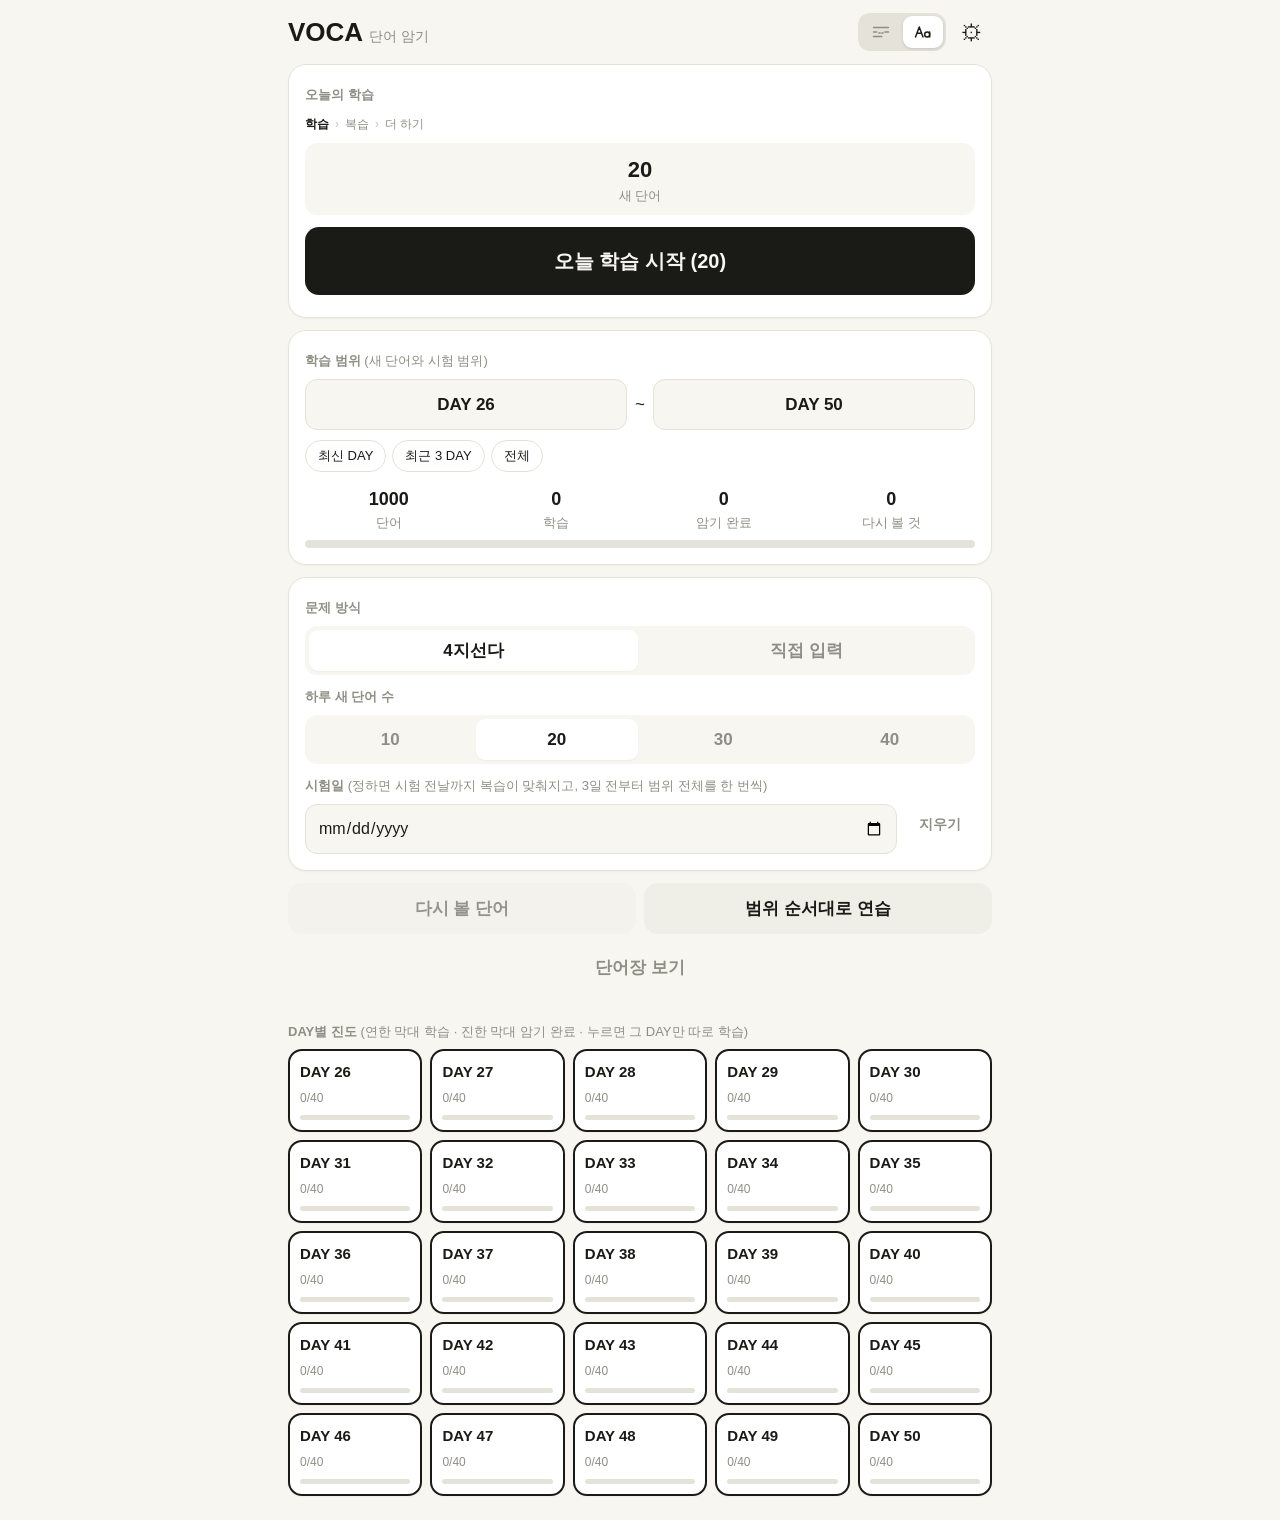
==== commit 09062d3d: "Block pinch and double-tap zoom Viewport meta covers Android; iOS Safari ignores user-scalable=no, s" ====
--- a/meaning.html
+++ b/meaning.html
@@ -2,7 +2,7 @@
 <html lang="ko">
 <head>
   <meta charset="utf-8">
-  <meta name="viewport" content="width=device-width, initial-scale=1, viewport-fit=cover">
+  <meta name="viewport" content="width=device-width, initial-scale=1, maximum-scale=1, user-scalable=no, viewport-fit=cover">
   <title>VOCA 단어 암기</title>
   <!-- 단어 모드는 이제 예문 모드와 같은 화면(./?m=word)을 씀. 예전 주소로 들어오면 그쪽으로 -->
   <meta http-equiv="refresh" content="0; url=./?m=word">
